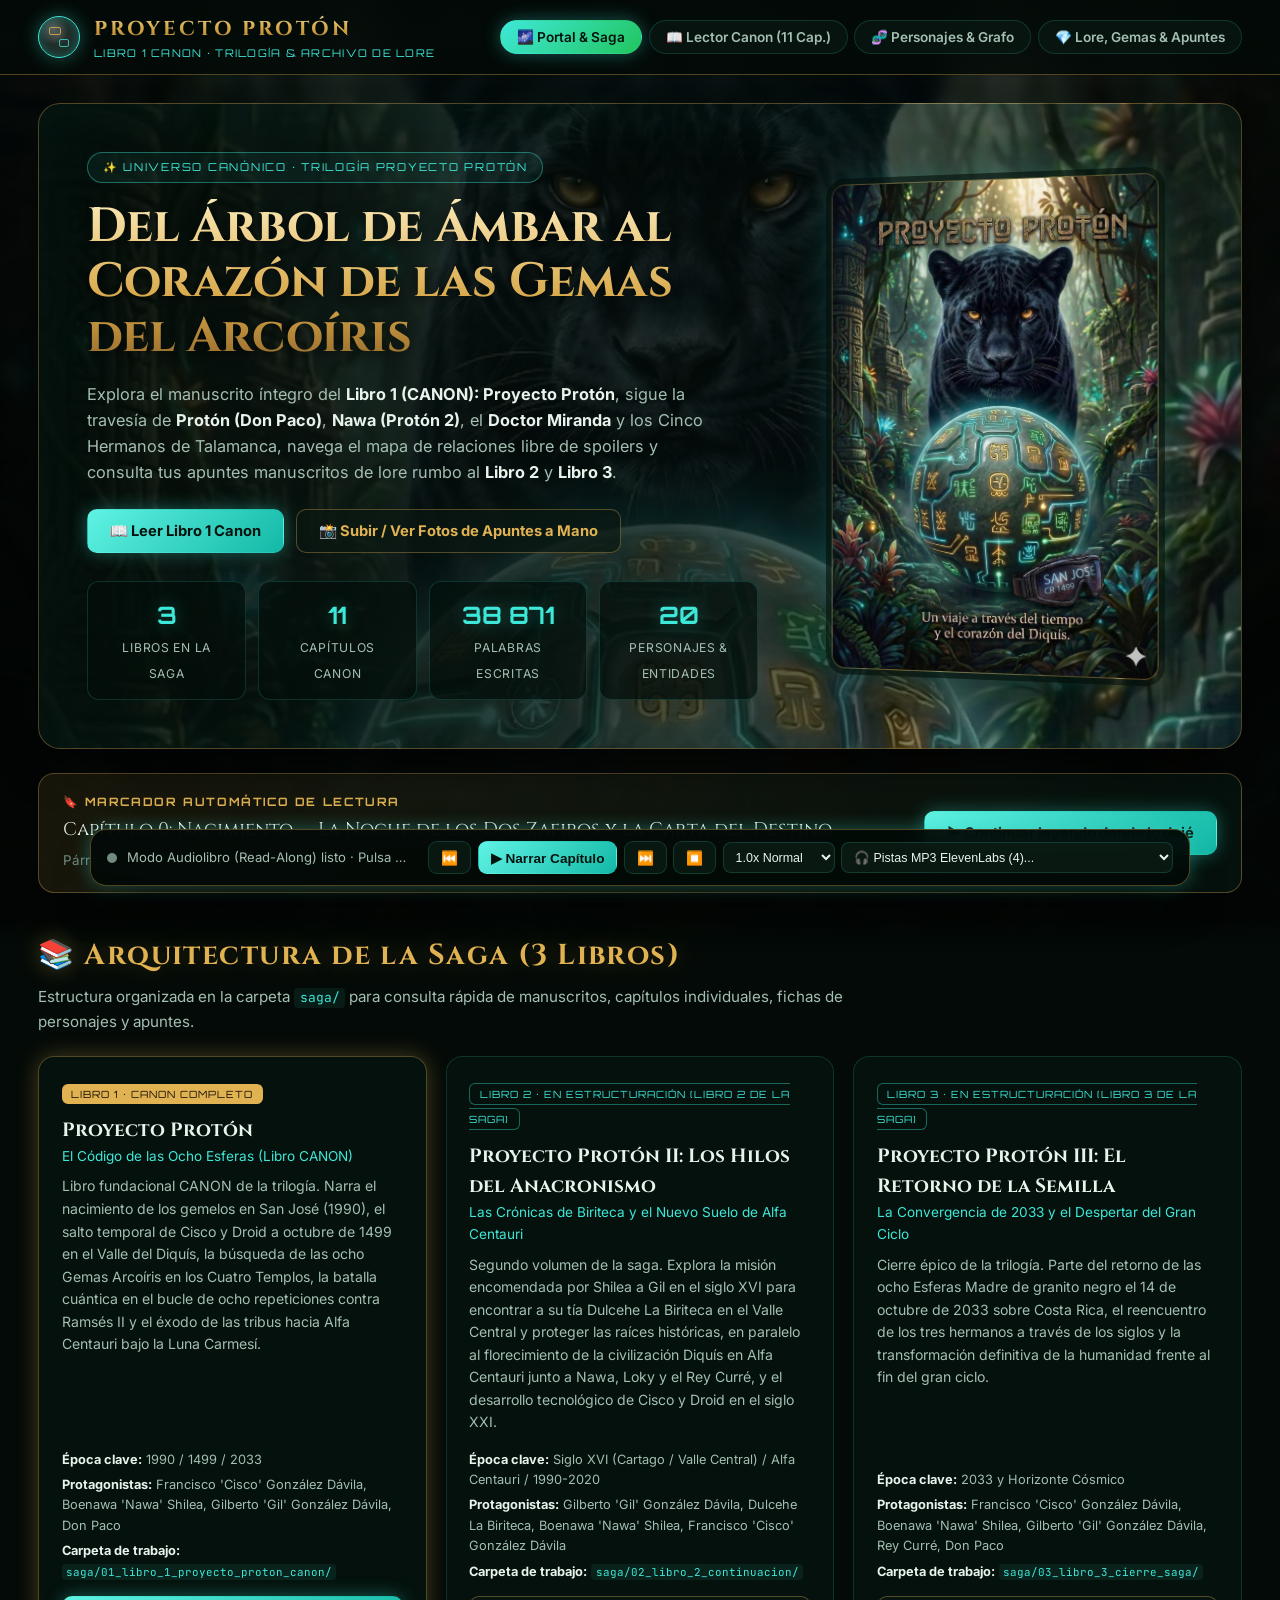
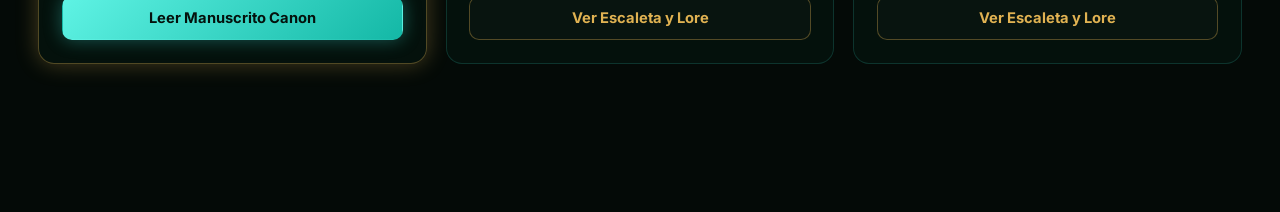
==== index.html @ f8cba503 "Epica 4 (SCRUM-24..36): Web interactiva del Libro 1 Canon con esquema grafico de Portadav2 - Estruct" ====
<!DOCTYPE html>
<html lang="es">
<head>
  <meta charset="UTF-8" />
  <meta name="viewport" content="width=device-width, initial-scale=1.0" />
  <title>Proyecto Protón | Saga Canon, Lector Interactivo, Biblia de Personajes y Lore</title>
  <meta name="description" content="Plataforma web interactiva del Libro 1 Canon Proyecto Protón (Saga de 3 Libros). Lector inmersivo con seguimiento de progreso, audiolibro Read-Along, grafo anti-spoilers de personajes y bóveda de apuntes de lore." />
  <link rel="preconnect" href="https://fonts.googleapis.com" />
  <link rel="preconnect" href="https://fonts.gstatic.com" crossorigin />
  <link href="https://fonts.googleapis.com/css2?family=Cinzel:wght@600;700;900&family=Orbitron:wght@500;700&family=Inter:wght@400;500;600;700&family=Lora:ital,wght@0,400;0,600;1,400&family=JetBrains+Mono:wght@400;600&display=swap" rel="stylesheet" />
  <link rel="stylesheet" href="assets/css/styles.css" />
</head>
<body>
  <!-- Fondo dinámico: portada (Portadav2.png) o ilustración del capítulo activo -->
  <div id="page-backdrop" class="page-backdrop" aria-hidden="true"></div>
  <div class="fireflies" aria-hidden="true"></div>

  <!-- Barra global de progreso de lectura (HU-4.2) -->
  <div class="global-reading-bar" id="global-reading-bar"></div>

  <!-- Navegación Superior -->
  <header class="topbar">
    <div class="brand">
      <div class="brand-orb" aria-hidden="true"></div>
      <div>
        <div class="brand-title">PROYECTO PROTÓN</div>
        <span class="brand-subtitle">Libro 1 Canon · Trilogía &amp; Archivo de Lore</span>
      </div>
    </div>

    <nav class="nav-tabs" aria-label="Navegación Principal">
      <button type="button" class="nav-btn active" data-view="home">
        🌌 Portal &amp; Saga
      </button>
      <button type="button" class="nav-btn" data-view="reader">
        📖 Lector Canon (11 Cap.)
      </button>
      <button type="button" class="nav-btn" data-view="characters">
        🧬 Personajes &amp; Grafo
      </button>
      <button type="button" class="nav-btn" data-view="lore">
        💎 Lore, Gemas &amp; Apuntes
      </button>
    </nav>
  </header>

  <main class="main-container">
    <!-- =======================================================================
         VISTA 1: PORTAL DE LA SAGA Y DASHBOARD DE PROGRESO
         ======================================================================= -->
    <section id="view-home" class="view-section active" aria-labelledby="hero-heading">
      <div class="hero-card">
        <div class="hero-copy">
        <div class="hero-badge">✨ UNIVERSO CANÓNICO · TRILOGÍA PROYECTO PROTÓN</div>
        <h1 id="hero-heading" class="hero-title">
          Del Árbol de Ámbar al Corazón de las Gemas del Arcoíris
        </h1>
        <p class="hero-lead">
          Explora el manuscrito íntegro del <strong>Libro 1 (CANON): Proyecto Protón</strong>,
          sigue la travesía de <strong>Protón (Don Paco)</strong>, <strong>Nawa (Protón 2)</strong>,
          el <strong>Doctor Miranda</strong> y los Cinco Hermanos de Talamanca, navega el mapa de relaciones
          libre de spoilers y consulta tus apuntes manuscritos de lore rumbo al <strong>Libro 2</strong> y <strong>Libro 3</strong>.
        </p>

        <div class="hero-actions">
          <button type="button" class="btn-primary" data-action="open-reader">
            📖 Leer Libro 1 Canon
          </button>
          <button type="button" class="btn-secondary" data-action="open-lore">
            📸 Subir / Ver Fotos de Apuntes a Mano
          </button>
        </div>

        <div id="hero-stats-grid" class="hero-stats"></div>
        </div>
        <figure class="hero-art">
          <img src="assets/img/Portadav2.png" alt="Portada de Proyecto Protón: jaguar negro tras una esfera Diquís con glifos luminosos en la selva" />
        </figure>
      </div>

      <!-- Banner Continuar Leyendo (HU-4.2) -->
      <div class="continue-banner">
        <div class="continue-info">
          <h4>🔖 Marcador Automático de Lectura</h4>
          <p id="continue-chapter-title">Cap. 0: Nacimiento</p>
          <span id="continue-chapter-meta" style="font-size:0.84rem;color:var(--text-muted);">
            Párrafo #1 · 0% del libro completado
          </span>
        </div>
        <button type="button" class="btn-primary" data-action="continue-reading">
          ▶️ Continuar leyendo donde lo dejé
        </button>
      </div>

      <!-- Mapa de la Trilogía (Libros 1, 2 y 3) -->
      <h2 class="section-heading">📚 Arquitectura de la Saga (3 Libros)</h2>
      <p class="section-subtitle">
        Estructura organizada en la carpeta <code>saga/</code> para consulta rápida de manuscritos, capítulos individuales, fichas de personajes y apuntes.
      </p>
      <div id="saga-books-grid" class="saga-grid"></div>
    </section>

    <!-- =======================================================================
         VISTA 2: LECTOR INTERACTIVO + MARCADORES + READ-ALONG (HU-4.1 & HU-4.2)
         ======================================================================= -->
    <section id="view-reader" class="view-section" aria-label="Lector Interactivo">
      <!-- Cajón desplegable de marcadores manuales -->
      <div id="bookmarks-drawer" class="bookmarks-drawer">
        <div style="display:flex;justify-content:space-between;align-items:center;margin-bottom:0.65rem;">
          <strong style="color:var(--accent-gold);font-size:0.9rem;">🔖 Mis Marcadores Guardados</strong>
          <span style="font-size:0.78rem;color:var(--text-muted);">Haz clic en 🔖 junto a cualquier párrafo para guardar o quitar un marcador</span>
        </div>
        <div id="bookmarks-list-container"></div>
      </div>

      <div class="reader-layout">
        <!-- Índice lateral de capítulos -->
        <aside class="chapter-sidebar" aria-label="Índice de Capítulos">
          <div class="sidebar-header">
            <span>Capítulos Canon</span>
            <span style="font-size:0.75rem;color:var(--accent-cyan);">Libro 1</span>
          </div>
          <div id="reader-chapter-list" class="chapter-list"></div>
        </aside>

        <!-- Panel principal de lectura con soporte de temas (Oscuro / Sepia / Claro) -->
        <article id="reader-main-panel" class="reader-panel" data-theme="dark">
          <div class="reader-toolbar">
            <div class="toolbar-group">
              <span style="font-size:0.75rem;color:var(--text-muted);padding:0 0.4rem;">Tema:</span>
              <button type="button" class="toolbar-btn active" data-theme-btn="dark">🌙 Oscuro</button>
              <button type="button" class="toolbar-btn" data-theme-btn="sepia">📜 Sepia</button>
              <button type="button" class="toolbar-btn" data-theme-btn="light">☀️ Claro</button>
            </div>

            <div class="toolbar-group">
              <button type="button" id="btn-font-dec" class="toolbar-btn" title="Reducir tamaño de letra">A-</button>
              <button type="button" id="btn-font-inc" class="toolbar-btn" title="Aumentar tamaño de letra">A+</button>
              <button type="button" id="btn-toggle-font" class="toolbar-btn" title="Alternar tipografía Serif / Sans">Serif / Sans</button>
            </div>

            <div class="toolbar-group">
              <button type="button" id="btn-toggle-bookmarks" class="toolbar-btn">
                🔖 Marcadores (<span id="bookmarks-count-badge">0</span>)
              </button>
            </div>

            <div id="reader-progress-label" style="font-size:0.78rem;font-family:var(--font-mono);color:var(--accent-cyan);">
              Progreso: 0% · Párrafo #1
            </div>
          </div>

          <header id="reader-chapter-header" class="chapter-header-banner"></header>

          <div id="reader-paragraphs-container" class="chapter-content"></div>

          <footer class="chapter-footer-nav">
            <button type="button" id="btn-prev-chapter" class="btn-secondary">
              ⬅️ Capítulo Anterior
            </button>
            <button type="button" id="btn-next-chapter" class="btn-primary">
              Siguiente Capítulo ➡️
            </button>
          </footer>
        </article>
      </div>
    </section>

    <!-- =======================================================================
         VISTA 3: CATÁLOGO DE PERSONAJES Y GRAFO ANTI-SPOILERS (HU-4.3)
         ======================================================================= -->
    <section id="view-characters" class="view-section" aria-label="Biblia de Personajes y Relaciones">
      <h2 class="section-heading">🧬 Biblia de Personajes &amp; Mapa de Relaciones</h2>
      <p class="section-subtitle">
        Filtra el universo de personajes principales, secundarios y entidades. Ajusta el control anti-spoilers según el capítulo que estés leyendo para revelar únicamente los vínculos y biografías descubiertos hasta ese punto.
      </p>

      <!-- Barra de control Anti-Spoilers -->
      <div class="spoiler-bar">
        <div>
          <strong style="color:var(--accent-cyan);display:block;font-size:0.95rem;">
            🛡️ Filtro Inteligente Anti-Spoilers por Capítulo
          </strong>
          <span style="font-size:0.82rem;color:var(--text-muted);">
            Oculta automáticamente personajes, transformaciones y alianzas de capítulos posteriores.
          </span>
        </div>

        <div class="spoiler-slider-wrap">
          <input
            type="range"
            id="spoiler-chapter-slider"
            min="0"
            max="10"
            value="10"
            aria-label="Capítulo máximo permitido sin spoilers"
          />
          <span id="spoiler-chapter-badge" class="spoiler-badge">
            Mostrando hasta Cap. 10: Epílogo: El Retorno de la Semilla
          </span>
          <button type="button" id="btn-spoiler-all" class="toolbar-btn">
            Ver Todo el Canon
          </button>
        </div>
      </div>

      <!-- Grafo Interactivo SVG + Panel de Detalle -->
      <div class="graph-container">
        <div class="svg-graph-box">
          <svg id="relationship-svg" viewBox="0 0 800 490" role="img" aria-label="Grafo interactivo de relaciones entre personajes"></svg>
        </div>
        <aside id="character-spotlight-box" class="character-spotlight"></aside>
      </div>

      <!-- Filtros de Categoría y Buscador -->
      <div class="filter-pills">
        <button type="button" class="pill-btn active" data-char-cat="todos">Todos (20)</button>
        <button type="button" class="pill-btn" data-char-cat="principales">⭐ Principales (4)</button>
        <button type="button" class="pill-btn" data-char-cat="secundarios">🧭 Secundarios (11)</button>
        <button type="button" class="pill-btn" data-char-cat="grupos">🏛️ Grupos y Entidades (5)</button>
        <input
          type="search"
          id="char-search-input"
          placeholder="🔍 Buscar por nombre, alias, rol o facción..."
          style="margin-left:auto;background:rgba(15,23,42,0.85);color:var(--text-main);border:1px solid var(--border-subtle);border-radius:999px;padding:0.45rem 1rem;font-size:0.84rem;min-width:260px;"
        />
      </div>

      <div id="characters-catalog-grid" class="characters-grid"></div>
    </section>

    <!-- =======================================================================
         VISTA 4: BÓVEDA DE LORE, LAS 8 GEMAS Y FOTOS DE APUNTES A MANO
         ======================================================================= -->
    <section id="view-lore" class="view-section" aria-label="Bóveda de Lore, Gemas y Apuntes">
      <h2 class="section-heading">💎 Las 8 Gemas del Arcoíris (Canon)</h2>
      <p class="section-subtitle">
        Artefactos de consciencia forjados en el Árbol de Ámbar durante el sacrificio de Protón en el Capítulo 0 y despertados a lo largo de la saga.
      </p>
      <div id="gems-catalog-grid" class="gems-grid"></div>

      <h2 class="section-heading">📸 Bóveda de Fotografías y Apuntes a Mano del Autor</h2>
      <p class="section-subtitle">
        Espacio preparado para subir y previsualizar las fotografías de tus notas a mano sobre el lore de <em>Proyecto Protón</em> y las continuaciones de la saga.
        También puedes guardar los archivos directamente en <code>saga/lore_y_apuntes/fotos_apuntes_mano/</code>.
      </p>

      <div class="lore-upload-zone">
        <div style="font-size:2.2rem;margin-bottom:0.5rem;">📷 ✍️ 📓</div>
        <h3 style="margin-bottom:0.4rem;">Cargar Fotografías de Apuntes y Bocetos a Mano</h3>
        <p style="color:var(--text-muted);font-size:0.9rem;max-width:640px;margin:0 auto 1rem;">
          Selecciona una o varias fotos desde tu equipo para visualizarlas en esta galería interactiva o compártelas directamente en el chat para transcribirlas a <code>saga/lore_y_apuntes/transcripciones_apuntes/</code> e integrarlas al canon.
        </p>
        <label for="handwritten-photo-input" class="btn-primary" style="cursor:pointer;display:inline-flex;">
          📂 Seleccionar Fotografías de Apuntes
        </label>
        <input
          type="file"
          id="handwritten-photo-input"
          accept="image/*"
          multiple
          style="display:none;"
        />
      </div>

      <div id="lore-notes-grid" class="lore-notes-grid"></div>
    </section>
  </main>

  <!-- =======================================================================
       REPRODUCTOR FLOTANTE DE AUDIOLIBRO & NARRADOR READ-ALONG (HU-4.4)
       ======================================================================= -->
  <aside class="audio-dock" aria-label="Controles de Audiolibro y Narración Sincronizada">
    <div class="audio-dock-inner">
      <div class="audio-status">
        <span id="audio-pulse-dot" class="audio-pulse"></span>
        <span id="audio-now-playing" class="audio-now-playing">
          🎧 Audiolibro listo (haz clic en 🔊 en cualquier párrafo o presiona Play)
        </span>
      </div>

      <div class="audio-controls">
        <button type="button" id="btn-audio-prev" class="audio-btn" title="Párrafo anterior">⏮️</button>
        <button type="button" id="btn-audio-play" class="audio-btn primary" title="Reproducir / Pausar narración Read-Along">▶️</button>
        <button type="button" id="btn-audio-next" class="audio-btn" title="Siguiente párrafo">⏭️</button>
        <button type="button" id="btn-audio-stop" class="audio-btn" title="Detener narración">⏹️</button>

        <select id="tts-rate-select" class="audio-select" aria-label="Velocidad de narración">
          <option value="0.85">0.85x</option>
          <option value="1" selected>1.0x Normal</option>
          <option value="1.15">1.15x</option>
          <option value="1.3">1.30x Rápido</option>
        </select>

        <select id="mp3-track-select" class="audio-select" aria-label="Pistas MP3 ElevenLabs generadas">
          <option value="">🎵 Pistas MP3 ElevenLabs...</option>
        </select>
        <audio id="native-mp3-player" controls style="height:30px;max-width:190px;display:none;"></audio>
      </div>
    </div>
  </aside>

  <!-- Base de datos compilada por book_builder.py + Lógica de la aplicación -->
  <script src="assets/data/proton_data.js"></script>
  <script src="assets/js/app.js"></script>
</body>
</html>
---- assets/css/styles.css ----
/* =============================================================================
   PROYECTO PROTÓN — Esquema gráfico basado en assets/img/Portadav2.png
   Paleta: selva esmeralda nocturna · glifos cian/turquesa neón · oro del título
           · ojos ámbar del jaguar · piedra Diquís
   ============================================================================= */
:root {
  /* Fondos (selva nocturna) */
  --bg-primary: #040a07;
  --bg-secondary: #07140f;
  --bg-card: rgba(6, 20, 15, 0.78);
  --bg-elevated: rgba(12, 32, 24, 0.9);
  --stone: #2b3330;

  /* Texto */
  --text-primary: #e8f3ec;
  --text-main: #e8f3ec;
  --text-secondary: #a3bfb1;
  --text-muted: #6f8c7e;

  /* Acentos de la portada */
  --accent-cyan: #3ee8d8;      /* glifos/circuitos neón */
  --accent-teal: #14b8a6;
  --accent-gold: #e0b252;      /* letras del título */
  --accent-amber: #f5a524;     /* ojos del jaguar */
  --accent-emerald: #22c55e;   /* glifos verdes */
  --accent-violet: #a855f7;
  --accent-crimson: #ef4444;
  --accent-bromelia: #f0506e;  /* flores rojas/rosas */

  --border-color: rgba(62, 232, 216, 0.16);
  --border-subtle: rgba(62, 232, 216, 0.16);
  --border-gold: rgba(224, 178, 82, 0.35);
  --glow-cyan: 0 0 18px rgba(62, 232, 216, 0.35);
  --glow-gold: 0 0 22px rgba(224, 178, 82, 0.3);
  --shadow-lg: 0 24px 50px -18px rgba(0, 0, 0, 0.85);

  --font-display: 'Cinzel', 'Trajan Pro', Georgia, serif;
  --font-hud: 'Orbitron', 'Inter', system-ui, sans-serif;
  --font-ui: 'Inter', system-ui, -apple-system, 'Segoe UI', Roboto, sans-serif;
  --font-mono: 'JetBrains Mono', Consolas, monospace;

  /* Lector */
  --reader-bg: rgba(4, 12, 9, 0.82);
  --reader-text: #e3efe8;
  --reader-muted: #9db8aa;
  --reader-accent: #3ee8d8;
  --reader-highlight: rgba(62, 232, 216, 0.14);
  --reader-font-size: 1.125rem;
  --reader-font-family: 'Lora', Georgia, 'Times New Roman', serif;
}

[data-reader-theme="sepia"] {
  --reader-bg: rgba(244, 236, 216, 0.96);
  --reader-text: #2c221e;
  --reader-muted: #6e5a4f;
  --reader-accent: #9a5b0b;
  --reader-highlight: rgba(217, 119, 6, 0.2);
}

[data-reader-theme="light"] {
  --reader-bg: rgba(255, 255, 255, 0.97);
  --reader-text: #12241c;
  --reader-muted: #4b6357;
  --reader-accent: #0f766e;
  --reader-highlight: rgba(15, 118, 110, 0.14);
}

* { box-sizing: border-box; margin: 0; padding: 0; }
html { scroll-behavior: smooth; }

body {
  font-family: var(--font-ui);
  background-color: var(--bg-primary);
  color: var(--text-primary);
  line-height: 1.6;
  min-height: 100vh;
  padding-bottom: 120px;
  overflow-x: hidden;
}

code {
  font-family: var(--font-mono);
  font-size: 0.85em;
  background: rgba(62, 232, 216, 0.08);
  color: var(--accent-cyan);
  padding: 0.1em 0.4em;
  border-radius: 4px;
}

/* ---------- Fondo dinámico de página (portada / capítulo activo) ---------- */
.page-backdrop {
  position: fixed;
  inset: 0;
  z-index: -2;
  background-image: url("../img/Portadav2.png");
  background-size: cover;
  background-position: center 30%;
  filter: blur(6px) saturate(1.1) brightness(0.45);
  transform: scale(1.06);
  transition: background-image 0.8s ease, opacity 0.6s ease;
}
.page-backdrop::after {
  content: "";
  position: fixed;
  inset: 0;
  background:
    radial-gradient(ellipse at 50% 0%, rgba(62, 232, 216, 0.08), transparent 55%),
    linear-gradient(180deg, rgba(4, 10, 7, 0.55) 0%, rgba(4, 10, 7, 0.88) 60%, rgba(4, 10, 7, 0.96) 100%);
}

/* Partículas bioluminiscentes */
.fireflies {
  position: fixed;
  inset: 0;
  z-index: -1;
  pointer-events: none;
  background-image:
    radial-gradient(2px 2px at 12% 22%, rgba(62, 232, 216, 0.8), transparent),
    radial-gradient(1.5px 1.5px at 78% 14%, rgba(62, 232, 216, 0.7), transparent),
    radial-gradient(2px 2px at 64% 72%, rgba(245, 165, 36, 0.7), transparent),
    radial-gradient(1.5px 1.5px at 28% 82%, rgba(34, 197, 94, 0.7), transparent),
    radial-gradient(2px 2px at 90% 58%, rgba(62, 232, 216, 0.6), transparent),
    radial-gradient(1.5px 1.5px at 40% 40%, rgba(245, 165, 36, 0.5), transparent);
  animation: drift 18s ease-in-out infinite alternate;
}
@keyframes drift {
  from { transform: translateY(0); opacity: 0.7; }
  to { transform: translateY(-24px); opacity: 1; }
}

/* ---------- Barra global de progreso ---------- */
.global-reading-bar {
  position: fixed;
  top: 0; left: 0;
  height: 3px;
  width: 0%;
  z-index: 2000;
  background: linear-gradient(90deg, var(--accent-emerald), var(--accent-cyan), var(--accent-gold));
  box-shadow: var(--glow-cyan);
  transition: width 0.25s ease;
}

/* ---------- Topbar ---------- */
.topbar {
  position: sticky;
  top: 0;
  z-index: 1000;
  display: flex;
  align-items: center;
  justify-content: space-between;
  gap: 1rem;
  flex-wrap: wrap;
  padding: 0.8rem clamp(1rem, 3vw, 2.5rem);
  background: linear-gradient(180deg, rgba(3, 10, 7, 0.95), rgba(3, 10, 7, 0.8));
  backdrop-filter: blur(14px);
  border-bottom: 1px solid var(--border-gold);
}
.brand { display: flex; align-items: center; gap: 0.85rem; }
.brand-orb {
  width: 42px; height: 42px;
  border-radius: 50%;
  background:
    radial-gradient(circle at 35% 30%, rgba(255, 255, 255, 0.25), transparent 40%),
    radial-gradient(circle, #2f3a36 0%, #121a17 75%);
  border: 1.5px solid var(--accent-cyan);
  box-shadow: var(--glow-cyan), inset 0 0 12px rgba(62, 232, 216, 0.4);
  position: relative;
}
.brand-orb::before, .brand-orb::after {
  content: "";
  position: absolute;
  border: 1px solid rgba(62, 232, 216, 0.75);
}
.brand-orb::before { inset: 10px 18px 22px 10px; border-radius: 2px; border-color: rgba(224, 178, 82, 0.8); }
.brand-orb::after { inset: 22px 10px 10px 20px; border-radius: 2px; }
.brand-title {
  font-family: var(--font-display);
  font-weight: 700;
  font-size: 1.25rem;
  letter-spacing: 0.14em;
  background: linear-gradient(180deg, #f6dfa0 0%, #c99a3d 55%, #8a6424 100%);
  -webkit-background-clip: text;
  background-clip: text;
  color: transparent;
  text-shadow: 0 0 1px rgba(224, 178, 82, 0.2);
}
.brand-subtitle {
  display: block;
  font-family: var(--font-hud);
  font-size: 0.66rem;
  letter-spacing: 0.12em;
  text-transform: uppercase;
  color: var(--accent-cyan);
}

.nav-tabs { display: flex; gap: 0.4rem; flex-wrap: wrap; }
.nav-btn {
  font-family: var(--font-ui);
  font-size: 0.85rem;
  font-weight: 600;
  color: var(--text-secondary);
  background: rgba(10, 28, 21, 0.6);
  border: 1px solid var(--border-color);
  border-radius: 999px;
  padding: 0.5rem 1rem;
  cursor: pointer;
  transition: all 0.2s ease;
}
.nav-btn:hover { color: var(--text-primary); border-color: var(--accent-cyan); }
.nav-btn.active {
  color: #04120d;
  background: linear-gradient(135deg, var(--accent-cyan), var(--accent-emerald));
  border-color: transparent;
  box-shadow: var(--glow-cyan);
}

/* ---------- Layout ---------- */
.main-container {
  max-width: 1400px;
  margin: 0 auto;
  padding: 1.75rem clamp(1rem, 3vw, 2.5rem);
}
.view-section { display: none; animation: fadeIn 0.4s ease; }
.view-section.active { display: block; }
@keyframes fadeIn { from { opacity: 0; transform: translateY(8px); } to { opacity: 1; transform: none; } }

.section-heading {
  font-family: var(--font-display);
  font-size: clamp(1.35rem, 2.4vw, 1.8rem);
  color: var(--accent-gold);
  letter-spacing: 0.05em;
  margin: 2.5rem 0 0.4rem;
  text-shadow: var(--glow-gold);
}
.section-subtitle { color: var(--text-secondary); max-width: 860px; margin-bottom: 1.4rem; font-size: 0.95rem; }

/* ---------- Botones ---------- */
.btn, .btn-primary, .btn-secondary, .btn-outline, .btn-gold {
  display: inline-flex;
  align-items: center;
  gap: 0.5rem;
  font-family: var(--font-ui);
  font-weight: 700;
  font-size: 0.92rem;
  padding: 0.75rem 1.35rem;
  border-radius: 10px;
  border: 1px solid transparent;
  cursor: pointer;
  text-decoration: none;
  transition: transform 0.15s ease, box-shadow 0.2s ease, background 0.2s ease;
}
.btn-primary {
  color: #04120d;
  background: linear-gradient(135deg, #5ff3e4 0%, var(--accent-teal) 100%);
  box-shadow: var(--glow-cyan);
}
.btn-primary:hover { transform: translateY(-2px); box-shadow: 0 0 28px rgba(62, 232, 216, 0.55); }
.btn-gold {
  color: #1a1206;
  background: linear-gradient(135deg, #f6dfa0, var(--accent-gold));
  box-shadow: var(--glow-gold);
}
.btn-secondary, .btn-outline {
  color: var(--accent-gold);
  background: rgba(10, 24, 18, 0.7);
  border-color: var(--border-gold);
}
.btn-secondary:hover, .btn-outline:hover { background: rgba(224, 178, 82, 0.12); transform: translateY(-2px); }
button:disabled { opacity: 0.4; cursor: not-allowed; transform: none !important; }

/* ---------- HERO (portada) ---------- */
.hero-card {
  position: relative;
  display: grid;
  grid-template-columns: minmax(0, 1.25fr) minmax(260px, 0.75fr);
  gap: 2rem;
  align-items: center;
  padding: clamp(1.5rem, 4vw, 3rem);
  border-radius: 22px;
  background:
    linear-gradient(110deg, rgba(3, 12, 8, 0.94) 0%, rgba(3, 12, 8, 0.75) 55%, rgba(3, 12, 8, 0.2) 100%),
    url("../img/Portadav2.png") center 35% / cover no-repeat;
  border: 1px solid var(--border-gold);
  box-shadow: var(--shadow-lg), inset 0 0 80px rgba(62, 232, 216, 0.05);
  overflow: hidden;
}
.hero-badge {
  display: inline-block;
  font-family: var(--font-hud);
  font-size: 0.68rem;
  letter-spacing: 0.16em;
  color: var(--accent-cyan);
  border: 1px solid rgba(62, 232, 216, 0.4);
  border-radius: 999px;
  padding: 0.35rem 0.9rem;
  margin-bottom: 1rem;
  background: rgba(62, 232, 216, 0.06);
}
.hero-title {
  font-family: var(--font-display);
  font-size: clamp(1.8rem, 4vw, 3rem);
  line-height: 1.15;
  background: linear-gradient(180deg, #fbe9b6 0%, #d8a849 60%, #94692a 100%);
  -webkit-background-clip: text;
  background-clip: text;
  color: transparent;
  margin-bottom: 1rem;
  filter: drop-shadow(0 2px 6px rgba(0, 0, 0, 0.6));
}
.hero-lead { color: var(--text-secondary); font-size: 1.02rem; max-width: 640px; margin-bottom: 1.5rem; }
.hero-lead strong { color: var(--text-primary); }
.hero-actions { display: flex; flex-wrap: wrap; gap: 0.8rem; margin-bottom: 1.75rem; }
.hero-art {
  justify-self: center;
  width: min(100%, 330px);
  aspect-ratio: 2 / 3;
  border-radius: 14px;
  overflow: hidden;
  border: 1px solid var(--border-gold);
  box-shadow: 0 0 0 6px rgba(3, 12, 8, 0.6), 0 0 40px rgba(62, 232, 216, 0.25), var(--shadow-lg);
  transform: perspective(900px) rotateY(-8deg);
  transition: transform 0.4s ease;
}
.hero-art:hover { transform: perspective(900px) rotateY(0deg) scale(1.02); }
.hero-art img { width: 100%; height: 100%; object-fit: cover; display: block; }

.hero-stats { display: grid; grid-template-columns: repeat(auto-fit, minmax(130px, 1fr)); gap: 0.75rem; }
.stat-card {
  background: rgba(4, 14, 10, 0.72);
  border: 1px solid var(--border-color);
  border-radius: 12px;
  padding: 0.85rem 1rem;
  text-align: center;
}
.stat-card strong {
  display: block;
  font-family: var(--font-hud);
  font-size: 1.5rem;
  color: var(--accent-cyan);
  text-shadow: var(--glow-cyan);
}
.stat-card span { font-size: 0.76rem; color: var(--text-secondary); text-transform: uppercase; letter-spacing: 0.06em; }

/* Continuar leyendo */
.continue-banner {
  display: flex;
  align-items: center;
  justify-content: space-between;
  gap: 1rem;
  flex-wrap: wrap;
  margin-top: 1.5rem;
  padding: 1.2rem 1.5rem;
  border-radius: 16px;
  background: linear-gradient(90deg, rgba(224, 178, 82, 0.1), rgba(6, 20, 15, 0.85));
  border: 1px solid var(--border-gold);
}
.continue-info h4 { font-family: var(--font-hud); font-size: 0.72rem; letter-spacing: 0.14em; color: var(--accent-gold); text-transform: uppercase; }
.continue-info p { font-family: var(--font-display); font-size: 1.15rem; color: var(--text-primary); margin: 0.2rem 0; }

/* Saga */
.saga-grid { display: grid; grid-template-columns: repeat(auto-fit, minmax(300px, 1fr)); gap: 1.2rem; }
.saga-card {
  display: flex;
  flex-direction: column;
  justify-content: space-between;
  gap: 1rem;
  padding: 1.4rem;
  border-radius: 16px;
  background: var(--bg-card);
  border: 1px solid var(--border-color);
  backdrop-filter: blur(8px);
  transition: transform 0.2s ease, border-color 0.2s ease;
}
.saga-card:hover { transform: translateY(-4px); border-color: var(--accent-cyan); }
.saga-card.canon-book { border-color: var(--border-gold); box-shadow: var(--glow-gold); }
.saga-card h3 { font-family: var(--font-display); color: var(--text-primary); font-size: 1.2rem; margin-top: 0.6rem; }
.saga-card .sub { color: var(--accent-cyan); font-size: 0.85rem; margin-bottom: 0.5rem; }
.saga-card p { color: var(--text-secondary); font-size: 0.88rem; }
.saga-status {
  font-family: var(--font-hud);
  font-size: 0.62rem;
  letter-spacing: 0.1em;
  text-transform: uppercase;
  padding: 0.25rem 0.6rem;
  border-radius: 6px;
}
.saga-status.canon { color: #1a1206; background: var(--accent-gold); }
.saga-status.wip { color: var(--accent-cyan); border: 1px solid rgba(62, 232, 216, 0.4); }
.saga-meta { font-size: 0.8rem; color: var(--text-secondary); display: flex; flex-direction: column; gap: 0.3rem; }
.saga-meta strong { color: var(--text-primary); }

/* Pills genéricos */
.era-pill {
  display: inline-block;
  font-family: var(--font-hud);
  font-size: 0.6rem;
  letter-spacing: 0.08em;
  text-transform: uppercase;
  padding: 0.18rem 0.5rem;
  border-radius: 6px;
  color: var(--accent-cyan);
  background: rgba(62, 232, 216, 0.1);
  border: 1px solid rgba(62, 232, 216, 0.25);
}
.tag-chip {
  display: inline-flex;
  align-items: center;
  gap: 0.3rem;
  font-size: 0.78rem;
  padding: 0.3rem 0.65rem;
  border-radius: 999px;
  background: rgba(4, 14, 10, 0.75);
  border: 1px solid var(--border-color);
  color: var(--text-primary);
  cursor: pointer;
}
.tag-chip:hover { border-color: var(--accent-gold); color: var(--accent-gold); }

/* ---------- LECTOR ---------- */
.bookmarks-drawer {
  display: none;
  margin-bottom: 1rem;
  padding: 1rem;
  border-radius: 14px;
  background: var(--bg-elevated);
  border: 1px solid var(--border-gold);
}
.bookmarks-drawer.open { display: block; animation: fadeIn 0.3s ease; }
#bookmarks-list-container { display: grid; grid-template-columns: repeat(auto-fill, minmax(260px, 1fr)); gap: 0.7rem; }
.bookmark-card {
  padding: 0.8rem;
  border-radius: 10px;
  background: rgba(4, 14, 10, 0.75);
  border: 1px solid var(--border-color);
  font-size: 0.84rem;
}

.reader-layout { display: grid; grid-template-columns: 290px minmax(0, 1fr); gap: 1.4rem; align-items: start; }
.chapter-sidebar {
  position: sticky;
  top: 86px;
  max-height: calc(100vh - 210px);
  overflow-y: auto;
  padding: 0.9rem;
  border-radius: 16px;
  background: var(--bg-card);
  border: 1px solid var(--border-color);
  backdrop-filter: blur(10px);
}
.sidebar-header {
  display: flex;
  justify-content: space-between;
  font-family: var(--font-hud);
  font-size: 0.7rem;
  letter-spacing: 0.12em;
  text-transform: uppercase;
  color: var(--accent-gold);
  padding: 0.2rem 0.3rem 0.7rem;
  border-bottom: 1px solid var(--border-gold);
  margin-bottom: 0.7rem;
}
.chapter-list { display: flex; flex-direction: column; gap: 0.45rem; }
.chapter-item-btn {
  position: relative;
  overflow: hidden;
  text-align: left;
  width: 100%;
  padding: 0.7rem 0.75rem;
  border-radius: 10px;
  border: 1px solid transparent;
  color: var(--text-primary);
  font-family: var(--font-ui);
  font-size: 0.84rem;
  cursor: pointer;
  background-color: rgba(4, 14, 10, 0.7);
  background-size: cover;
  background-position: center;
  background-blend-mode: multiply;
  transition: border-color 0.2s ease, transform 0.2s ease;
}
.chapter-item-btn::before {
  content: "";
  position: absolute;
  inset: 0;
  background: linear-gradient(90deg, rgba(3, 10, 7, 0.92) 30%, rgba(3, 10, 7, 0.55));
  z-index: 0;
}
.chapter-item-btn > * { position: relative; z-index: 1; }
.chapter-item-btn:hover { border-color: var(--border-color); transform: translateX(3px); }
.chapter-item-btn.active { border-color: var(--accent-gold); box-shadow: var(--glow-gold); }
.chapter-item-top { display: flex; justify-content: space-between; gap: 0.4rem; font-weight: 600; }
.chapter-item-sub { display: flex; justify-content: space-between; font-size: 0.72rem; color: var(--text-secondary); margin: 0.3rem 0; }
.chapter-mini-bar { height: 3px; background: rgba(255, 255, 255, 0.08); border-radius: 3px; overflow: hidden; }
.chapter-mini-fill { height: 100%; background: linear-gradient(90deg, var(--accent-emerald), var(--accent-cyan)); }

.reader-panel {
  border-radius: 18px;
  overflow: hidden;
  background: var(--reader-bg);
  color: var(--reader-text);
  border: 1px solid var(--border-color);
  box-shadow: var(--shadow-lg);
  backdrop-filter: blur(6px);
}
.reader-toolbar {
  position: sticky;
  top: 70px;
  z-index: 20;
  display: flex;
  flex-wrap: wrap;
  align-items: center;
  justify-content: space-between;
  gap: 0.6rem;
  padding: 0.7rem 1rem;
  background: rgba(3, 10, 7, 0.92);
  border-bottom: 1px solid var(--border-color);
  backdrop-filter: blur(10px);
}
.toolbar-group { display: flex; align-items: center; gap: 0.3rem; }
.toolbar-label { font-size: 0.75rem; color: var(--text-muted); padding: 0 0.4rem; }
.toolbar-btn, .tool-btn {
  font-family: var(--font-ui);
  font-size: 0.78rem;
  font-weight: 600;
  color: var(--text-secondary);
  background: rgba(10, 28, 21, 0.75);
  border: 1px solid var(--border-color);
  border-radius: 8px;
  padding: 0.38rem 0.7rem;
  cursor: pointer;
  transition: all 0.15s ease;
}
.toolbar-btn:hover, .tool-btn:hover { color: var(--text-primary); border-color: var(--accent-cyan); }
.toolbar-btn.active { color: #04120d; background: var(--accent-cyan); border-color: var(--accent-cyan); }
#reader-progress-label { font-family: var(--font-mono); font-size: 0.78rem; color: var(--accent-cyan); }

/* Cabecera de capítulo con ilustración de fondo */
.chapter-header-banner {
  position: relative;
  min-height: 340px;
  display: flex;
  flex-direction: column;
  justify-content: flex-end;
  padding: 2.2rem clamp(1.2rem, 4vw, 3rem) 1.8rem;
  background-color: #06140f;
  background-size: cover;
  background-position: center;
  color: #f1f7f3;
  isolation: isolate;
}
.chapter-header-banner::before {
  content: "";
  position: absolute;
  inset: 0;
  z-index: -1;
  background:
    linear-gradient(180deg, rgba(3, 10, 7, 0.15) 0%, rgba(3, 10, 7, 0.65) 55%, rgba(3, 10, 7, 0.96) 100%);
}
.chapter-kicker {
  display: flex;
  flex-wrap: wrap;
  gap: 0.5rem;
  font-family: var(--font-hud);
  font-size: 0.66rem;
  letter-spacing: 0.08em;
  color: var(--accent-cyan);
  text-transform: uppercase;
  margin-bottom: 0.6rem;
}
.chapter-header-banner h2 {
  font-family: var(--font-display);
  font-size: clamp(1.6rem, 3.2vw, 2.4rem);
  background: linear-gradient(180deg, #fbe9b6, #d8a849 70%);
  -webkit-background-clip: text;
  background-clip: text;
  color: transparent;
  filter: drop-shadow(0 2px 8px rgba(0, 0, 0, 0.8));
}
.chapter-header-banner h3 { font-family: var(--font-ui); font-weight: 500; font-style: italic; color: #cfe3d8; font-size: 1.02rem; margin: 0.2rem 0 1rem; }
.chapter-summary-box {
  font-size: 0.88rem;
  color: #d6e6dd;
  background: rgba(3, 10, 7, 0.65);
  border-left: 3px solid var(--accent-gold);
  border-radius: 0 10px 10px 0;
  padding: 0.8rem 1rem;
  margin-bottom: 0.9rem;
  backdrop-filter: blur(4px);
}
.chapter-summary-box strong { color: var(--accent-gold); }
.chapter-tags-row { display: flex; flex-wrap: wrap; gap: 0.4rem; }

.chapter-content { padding: 2rem clamp(1.2rem, 5vw, 4rem) 1rem; max-width: 860px; margin: 0 auto; }
.reader-paragraph {
  position: relative;
  font-family: var(--reader-font-family);
  font-size: var(--reader-font-size);
  line-height: 1.85;
  color: var(--reader-text);
  padding: 0.35rem 0.8rem;
  margin: 0 -0.8rem 0.9rem;
  border-radius: 8px;
  border-left: 3px solid transparent;
  transition: background 0.3s ease, border-color 0.3s ease;
}
.reader-paragraph.dialogo { padding-left: 1.4rem; }
.reader-paragraph.subtitulo .para-text {
  display: block;
  font-family: var(--font-display);
  font-size: 1.25em;
  color: var(--reader-accent);
  margin-top: 1.2rem;
  letter-spacing: 0.03em;
}
.reader-paragraph:hover { background: rgba(127, 127, 127, 0.06); }
.reader-paragraph.bookmarked-para { border-left-color: var(--accent-gold); }
.reader-paragraph.reading-active {
  background: var(--reader-highlight);
  border-left-color: var(--reader-accent);
  box-shadow: 0 0 0 1px rgba(62, 232, 216, 0.15);
}
.para-actions {
  position: absolute;
  top: -0.4rem;
  right: 0.3rem;
  display: flex;
  gap: 0.3rem;
  opacity: 0;
  transition: opacity 0.2s ease;
}
.reader-paragraph:hover .para-actions { opacity: 1; }
.para-btn {
  font-size: 0.7rem;
  font-family: var(--font-ui);
  padding: 0.2rem 0.5rem;
  border-radius: 6px;
  border: 1px solid var(--border-color);
  background: rgba(3, 10, 7, 0.92);
  color: var(--accent-cyan);
  cursor: pointer;
}
.chapter-footer-nav {
  display: flex;
  justify-content: space-between;
  gap: 1rem;
  padding: 1.5rem clamp(1.2rem, 5vw, 4rem) 2rem;
  border-top: 1px solid var(--border-color);
}

/* ---------- PERSONAJES ---------- */
.spoiler-bar {
  display: flex;
  justify-content: space-between;
  align-items: center;
  flex-wrap: wrap;
  gap: 1rem;
  padding: 1rem 1.3rem;
  margin-bottom: 1.2rem;
  border-radius: 14px;
  background: var(--bg-card);
  border: 1px solid var(--border-color);
}
.spoiler-slider-wrap { display: flex; align-items: center; gap: 0.8rem; flex-wrap: wrap; }
#spoiler-chapter-slider { width: 220px; accent-color: var(--accent-gold); }
.spoiler-badge {
  font-family: var(--font-hud);
  font-size: 0.66rem;
  letter-spacing: 0.06em;
  color: var(--accent-gold);
  border: 1px solid var(--border-gold);
  padding: 0.3rem 0.7rem;
  border-radius: 999px;
}

.graph-container { display: grid; grid-template-columns: minmax(0, 1.6fr) minmax(280px, 1fr); gap: 1.2rem; margin-bottom: 1.4rem; }
.svg-graph-box {
  border-radius: 16px;
  border: 1px solid var(--border-color);
  background:
    radial-gradient(circle at 50% 50%, rgba(62, 232, 216, 0.08), transparent 60%),
    rgba(3, 10, 7, 0.82);
  padding: 0.5rem;
}
#relationship-svg { width: 100%; height: auto; display: block; }
.graph-node { transition: opacity 0.2s ease; }
.graph-node:hover { filter: drop-shadow(0 0 8px rgba(62, 232, 216, 0.8)); }

.character-spotlight {
  padding: 1.2rem;
  border-radius: 16px;
  background: var(--bg-card);
  border: 1px solid var(--border-gold);
  max-height: 520px;
  overflow-y: auto;
  backdrop-filter: blur(8px);
}
.character-portrait-hero {
  width: 100%;
  aspect-ratio: 1 / 1;
  max-height: 260px;
  object-fit: cover;
  border-radius: 12px;
  border: 1px solid var(--border-gold);
  margin-bottom: 0.9rem;
  box-shadow: var(--glow-gold);
}

.filter-pills { display: flex; flex-wrap: wrap; align-items: center; gap: 0.5rem; margin-bottom: 1.1rem; }
.pill-btn {
  font-size: 0.82rem;
  font-weight: 600;
  padding: 0.45rem 0.95rem;
  border-radius: 999px;
  border: 1px solid var(--border-color);
  background: rgba(10, 28, 21, 0.7);
  color: var(--text-secondary);
  cursor: pointer;
}
.pill-btn.active { color: #1a1206; background: var(--accent-gold); border-color: var(--accent-gold); }
#char-search-input:focus { outline: none; border-color: var(--accent-cyan) !important; box-shadow: var(--glow-cyan); }

.characters-grid, .char-grid { display: grid; grid-template-columns: repeat(auto-fill, minmax(260px, 1fr)); gap: 1rem; }
.char-card {
  display: flex;
  flex-direction: column;
  gap: 0.7rem;
  padding: 1rem;
  border-radius: 14px;
  background: var(--bg-card);
  border: 1px solid var(--border-color);
  cursor: pointer;
  transition: transform 0.2s ease, border-color 0.2s ease;
}
.char-card:hover { transform: translateY(-4px); border-color: var(--accent-cyan); }
.char-card.locked { opacity: 0.55; filter: grayscale(0.7); }
.char-top { display: flex; align-items: center; gap: 0.8rem; }
.char-avatar {
  flex-shrink: 0;
  width: 64px; height: 64px;
  border-radius: 50%;
  display: flex;
  align-items: center;
  justify-content: center;
  overflow: hidden;
  font-family: var(--font-display);
  font-weight: 700;
  font-size: 1.4rem;
  color: #04120d;
  border: 2px solid rgba(224, 178, 82, 0.6);
  box-shadow: 0 0 14px rgba(0, 0, 0, 0.6);
}
.char-avatar img { width: 100%; height: 100%; object-fit: cover; display: block; }
.char-card.locked .char-avatar img { filter: blur(6px) brightness(0.4); }
.stat-bars { display: grid; grid-template-columns: repeat(5, 1fr); gap: 0.3rem; }
.mini-stat {
  text-align: center;
  font-family: var(--font-hud);
  font-size: 0.58rem;
  color: var(--text-muted);
  background: rgba(3, 10, 7, 0.6);
  border-radius: 6px;
  padding: 0.3rem 0;
}
.mini-stat strong { display: block; font-size: 0.95rem; color: var(--accent-cyan); }

/* ---------- LORE / GEMAS ---------- */
.gems-grid { display: grid; grid-template-columns: repeat(auto-fill, minmax(250px, 1fr)); gap: 1rem; }
.gem-card {
  padding: 1.1rem;
  border-radius: 14px;
  background: var(--bg-card);
  border: 1px solid var(--border-color);
  backdrop-filter: blur(8px);
}
.gem-orb {
  width: 46px; height: 46px;
  margin-bottom: 0.7rem;
  clip-path: polygon(50% 0, 100% 38%, 82% 100%, 18% 100%, 0 38%);
  box-shadow: 0 0 24px currentColor;
  filter: drop-shadow(0 0 10px currentColor);
}
.lore-upload-zone {
  text-align: center;
  padding: 2rem 1.5rem;
  border-radius: 18px;
  border: 2px dashed var(--border-gold);
  background: linear-gradient(180deg, rgba(224, 178, 82, 0.05), rgba(6, 20, 15, 0.8));
  margin-bottom: 1.3rem;
}
.lore-notes-grid, .lore-grid { display: grid; grid-template-columns: repeat(auto-fill, minmax(300px, 1fr)); gap: 1rem; }
.lore-card {
  display: flex;
  flex-direction: column;
  gap: 0.6rem;
  padding: 1rem;
  border-radius: 14px;
  background: var(--bg-card);
  border: 1px solid var(--border-color);
}
.lore-card img { width: 100%; max-height: 260px; object-fit: cover; border-radius: 10px; }

/* ---------- AUDIO DOCK ---------- */
.audio-dock {
  position: fixed;
  left: 50%;
  bottom: 14px;
  transform: translateX(-50%);
  z-index: 1500;
  width: min(1100px, calc(100% - 24px));
  border-radius: 16px;
  background: rgba(3, 10, 7, 0.94);
  border: 1px solid var(--border-gold);
  box-shadow: var(--shadow-lg), var(--glow-cyan);
  backdrop-filter: blur(14px);
}
.audio-dock-inner {
  display: flex;
  align-items: center;
  justify-content: space-between;
  gap: 0.8rem;
  flex-wrap: wrap;
  padding: 0.7rem 1rem;
}
.audio-status { display: flex; align-items: center; gap: 0.6rem; min-width: 0; flex: 1; }
.audio-pulse, .pulse-dot {
  width: 10px; height: 10px;
  border-radius: 50%;
  background: var(--text-muted);
  flex-shrink: 0;
}
.audio-pulse.playing, .pulse-dot.playing {
  background: var(--accent-cyan);
  box-shadow: 0 0 0 0 rgba(62, 232, 216, 0.7);
  animation: pulse 1.4s infinite;
}
@keyframes pulse {
  0% { box-shadow: 0 0 0 0 rgba(62, 232, 216, 0.7); }
  70% { box-shadow: 0 0 0 10px rgba(62, 232, 216, 0); }
  100% { box-shadow: 0 0 0 0 rgba(62, 232, 216, 0); }
}
.audio-now-playing { font-size: 0.82rem; color: var(--text-secondary); white-space: nowrap; overflow: hidden; text-overflow: ellipsis; }
.audio-controls { display: flex; align-items: center; gap: 0.4rem; flex-wrap: wrap; }
.audio-btn {
  font-size: 0.85rem;
  font-weight: 700;
  padding: 0.45rem 0.75rem;
  border-radius: 9px;
  border: 1px solid var(--border-color);
  background: rgba(10, 28, 21, 0.85);
  color: var(--text-primary);
  cursor: pointer;
}
.audio-btn:hover { border-color: var(--accent-cyan); }
.audio-btn.primary { color: #04120d; background: linear-gradient(135deg, #5ff3e4, var(--accent-teal)); border-color: transparent; }
.audio-select {
  font-size: 0.78rem;
  padding: 0.42rem 0.5rem;
  border-radius: 8px;
  border: 1px solid var(--border-color);
  background: rgba(10, 28, 21, 0.9);
  color: var(--text-primary);
}

/* Scrollbars */
::-webkit-scrollbar { width: 8px; height: 8px; }
::-webkit-scrollbar-thumb { background: rgba(62, 232, 216, 0.25); border-radius: 8px; }
::-webkit-scrollbar-track { background: transparent; }

/* ---------- Responsive ---------- */
@media (max-width: 1024px) {
  .hero-card { grid-template-columns: 1fr; }
  .hero-art { display: none; }
  .reader-layout { grid-template-columns: 1fr; }
  .chapter-sidebar { position: static; max-height: 320px; }
  .graph-container { grid-template-columns: 1fr; }
}
@media (max-width: 640px) {
  .topbar { justify-content: center; }
  .nav-btn { font-size: 0.76rem; padding: 0.4rem 0.7rem; }
  .reader-toolbar { top: 0; position: relative; }
  .chapter-header-banner { min-height: 260px; }
  #char-search-input { min-width: 100% !important; margin-left: 0 !important; }
  .audio-now-playing { white-space: normal; }
}
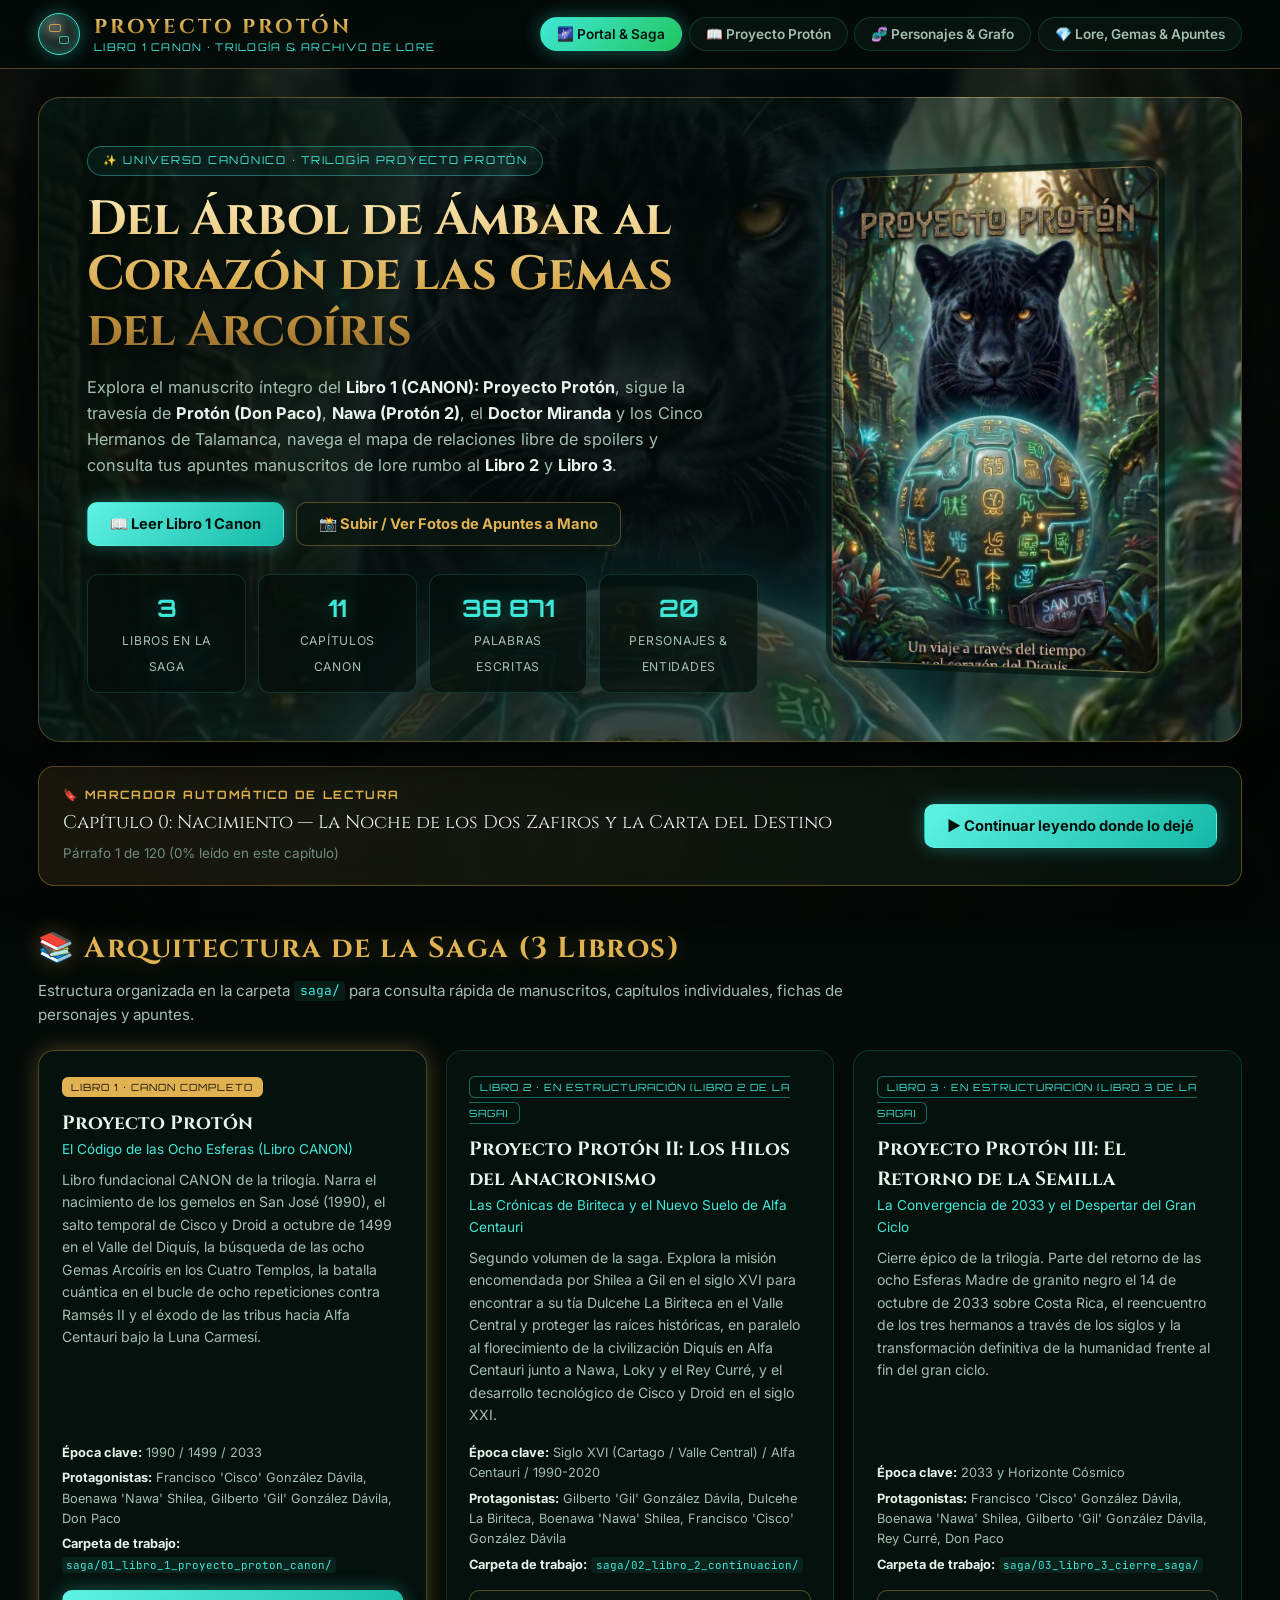
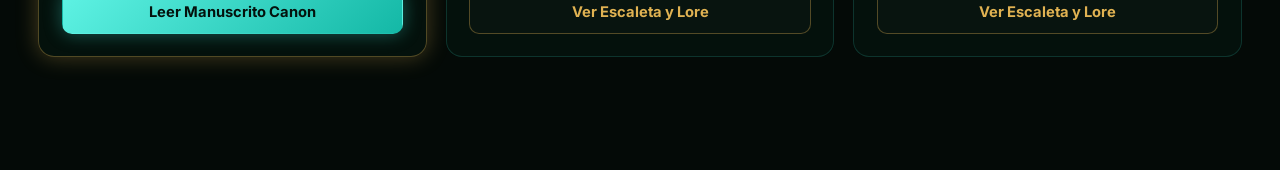
==== commit 777f11ea: "Despliegue GitHub Pages (SCRUM-15): Ilustraciones completas (31/31) y mejoras UX movil (burbuja narr" ====
--- a/index.html
+++ b/index.html
@@ -5,6 +5,15 @@
   <meta name="viewport" content="width=device-width, initial-scale=1.0" />
   <title>Proyecto Protón | Saga Canon, Lector Interactivo, Biblia de Personajes y Lore</title>
   <meta name="description" content="Plataforma web interactiva del Libro 1 Canon Proyecto Protón (Saga de 3 Libros). Lector inmersivo con seguimiento de progreso, audiolibro Read-Along, grafo anti-spoilers de personajes y bóveda de apuntes de lore." />
+  <meta property="og:type" content="website" />
+  <meta property="og:title" content="Proyecto Protón — Libro 1 Canon &amp; Universo Interactivo" />
+  <meta property="og:description" content="Un viaje a través del tiempo y el corazón del Diquís. Lee el Libro 1 Canon, explora la Biblia de Personajes sin spoilers y escucha el modo Audiolibro Read-Along." />
+  <meta property="og:url" content="https://geniomaluco.github.io/Proyecto-Proton-Web/" />
+  <meta property="og:image" content="https://geniomaluco.github.io/Proyecto-Proton-Web/assets/img/Portadav2.png" />
+  <meta name="twitter:card" content="summary_large_image" />
+  <meta name="twitter:title" content="Proyecto Protón — Libro 1 Canon &amp; Universo Interactivo" />
+  <meta name="twitter:description" content="Un viaje a través del tiempo y el corazón del Diquís. Lector interactivo, grafo de personajes y lore." />
+  <meta name="twitter:image" content="https://geniomaluco.github.io/Proyecto-Proton-Web/assets/img/Portadav2.png" />
   <link rel="preconnect" href="https://fonts.googleapis.com" />
   <link rel="preconnect" href="https://fonts.gstatic.com" crossorigin />
   <link href="https://fonts.googleapis.com/css2?family=Cinzel:wght@600;700;900&family=Orbitron:wght@500;700&family=Inter:wght@400;500;600;700&family=Lora:ital,wght@0,400;0,600;1,400&family=JetBrains+Mono:wght@400;600&display=swap" rel="stylesheet" />
@@ -20,20 +29,26 @@
 
   <!-- Navegación Superior -->
   <header class="topbar">
-    <div class="brand">
+    <button
+      type="button"
+      class="brand"
+      data-view="home"
+      title="Ir al menú Portal &amp; Saga"
+      aria-label="Ir al menú Portal y Saga"
+    >
       <div class="brand-orb" aria-hidden="true"></div>
       <div>
         <div class="brand-title">PROYECTO PROTÓN</div>
         <span class="brand-subtitle">Libro 1 Canon · Trilogía &amp; Archivo de Lore</span>
       </div>
-    </div>
+    </button>
 
     <nav class="nav-tabs" aria-label="Navegación Principal">
       <button type="button" class="nav-btn active" data-view="home">
         🌌 Portal &amp; Saga
       </button>
       <button type="button" class="nav-btn" data-view="reader">
-        📖 Lector Canon (11 Cap.)
+        📖 Proyecto Protón
       </button>
       <button type="button" class="nav-btn" data-view="characters">
         🧬 Personajes &amp; Grafo
@@ -51,27 +66,27 @@
     <section id="view-home" class="view-section active" aria-labelledby="hero-heading">
       <div class="hero-card">
         <div class="hero-copy">
-        <div class="hero-badge">✨ UNIVERSO CANÓNICO · TRILOGÍA PROYECTO PROTÓN</div>
-        <h1 id="hero-heading" class="hero-title">
-          Del Árbol de Ámbar al Corazón de las Gemas del Arcoíris
-        </h1>
-        <p class="hero-lead">
-          Explora el manuscrito íntegro del <strong>Libro 1 (CANON): Proyecto Protón</strong>,
-          sigue la travesía de <strong>Protón (Don Paco)</strong>, <strong>Nawa (Protón 2)</strong>,
-          el <strong>Doctor Miranda</strong> y los Cinco Hermanos de Talamanca, navega el mapa de relaciones
-          libre de spoilers y consulta tus apuntes manuscritos de lore rumbo al <strong>Libro 2</strong> y <strong>Libro 3</strong>.
-        </p>
-
-        <div class="hero-actions">
-          <button type="button" class="btn-primary" data-action="open-reader">
-            📖 Leer Libro 1 Canon
-          </button>
-          <button type="button" class="btn-secondary" data-action="open-lore">
-            📸 Subir / Ver Fotos de Apuntes a Mano
-          </button>
-        </div>
-
-        <div id="hero-stats-grid" class="hero-stats"></div>
+          <div class="hero-badge">✨ UNIVERSO CANÓNICO · TRILOGÍA PROYECTO PROTÓN</div>
+          <h1 id="hero-heading" class="hero-title">
+            Del Árbol de Ámbar al Corazón de las Gemas del Arcoíris
+          </h1>
+          <p class="hero-lead">
+            Explora el manuscrito íntegro del <strong>Libro 1 (CANON): Proyecto Protón</strong>,
+            sigue la travesía de <strong>Protón (Don Paco)</strong>, <strong>Nawa (Protón 2)</strong>,
+            el <strong>Doctor Miranda</strong> y los Cinco Hermanos de Talamanca, navega el mapa de relaciones
+            libre de spoilers y consulta tus apuntes manuscritos de lore rumbo al <strong>Libro 2</strong> y <strong>Libro 3</strong>.
+          </p>
+
+          <div class="hero-actions">
+            <button type="button" class="btn-primary" data-action="open-reader">
+              📖 Leer Libro 1 Canon
+            </button>
+            <button type="button" class="btn-secondary" data-action="open-lore">
+              📸 Subir / Ver Fotos de Apuntes a Mano
+            </button>
+          </div>
+
+          <div id="hero-stats-grid" class="hero-stats"></div>
         </div>
         <figure class="hero-art">
           <img src="assets/img/Portadav2.png" alt="Portada de Proyecto Protón: jaguar negro tras una esfera Diquís con glifos luminosos en la selva" />
@@ -108,7 +123,7 @@
       <div id="bookmarks-drawer" class="bookmarks-drawer">
         <div style="display:flex;justify-content:space-between;align-items:center;margin-bottom:0.65rem;">
           <strong style="color:var(--accent-gold);font-size:0.9rem;">🔖 Mis Marcadores Guardados</strong>
-          <span style="font-size:0.78rem;color:var(--text-muted);">Haz clic en 🔖 junto a cualquier párrafo para guardar o quitar un marcador</span>
+          <span style="font-size:0.78rem;color:var(--text-muted);">Haz clic en ☆ Marcar en cualquier párrafo para guardar o quitar un marcador</span>
         </div>
         <div id="bookmarks-list-container"></div>
       </div>
@@ -268,20 +283,46 @@
   </main>
 
   <!-- =======================================================================
-       REPRODUCTOR FLOTANTE DE AUDIOLIBRO & NARRADOR READ-ALONG (HU-4.4)
+       BURBUJA Y REPRODUCTOR DE AUDIOLIBRO READ-ALONG (SOLO EN PROYECTO PROTÓN)
        ======================================================================= -->
-  <aside class="audio-dock" aria-label="Controles de Audiolibro y Narración Sincronizada">
-    <div class="audio-dock-inner">
-      <div class="audio-status">
-        <span id="audio-pulse-dot" class="audio-pulse"></span>
-        <span id="audio-now-playing" class="audio-now-playing">
-          🎧 Audiolibro listo (haz clic en 🔊 en cualquier párrafo o presiona Play)
-        </span>
+  <aside id="audio-dock" class="audio-dock" aria-label="Controles de Audiolibro y Narración Sincronizada">
+    <!-- Botón Burbuja Flotante (cerrado por defecto para no tapar la lectura en móvil) -->
+    <button
+      type="button"
+      id="btn-audio-bubble"
+      class="audio-bubble-btn"
+      title="Abrir o cerrar controles de narración"
+      aria-expanded="false"
+      aria-controls="audio-dock-panel"
+    >
+      <span id="audio-bubble-dot" class="audio-pulse"></span>
+      <span class="audio-bubble-icon">🎧</span>
+      <span class="audio-bubble-label">Narrador</span>
+    </button>
+
+    <!-- Panel desplegable de controles -->
+    <div id="audio-dock-panel" class="audio-dock-inner">
+      <div class="audio-panel-header">
+        <div class="audio-status">
+          <span id="audio-pulse-dot" class="audio-pulse"></span>
+          <span id="audio-now-playing" class="audio-now-playing">
+            🎧 Audiolibro listo (toca 🔊 en un párrafo o Play)
+          </span>
+        </div>
+        <button
+          type="button"
+          id="btn-audio-close"
+          class="audio-close-btn"
+          title="Minimizar en burbuja"
+          aria-label="Minimizar reproductor en burbuja"
+        >
+          ✕
+        </button>
       </div>
 
       <div class="audio-controls">
         <button type="button" id="btn-audio-prev" class="audio-btn" title="Párrafo anterior">⏮️</button>
-        <button type="button" id="btn-audio-play" class="audio-btn primary" title="Reproducir / Pausar narración Read-Along">▶️</button>
+        <button type="button" id="btn-audio-play" class="audio-btn primary" title="Reproducir / Pausar narración Read-Along">▶ Narrar</button>
         <button type="button" id="btn-audio-next" class="audio-btn" title="Siguiente párrafo">⏭️</button>
         <button type="button" id="btn-audio-stop" class="audio-btn" title="Detener narración">⏹️</button>
 
--- a/assets/css/styles.css
+++ b/assets/css/styles.css
@@ -74,7 +74,7 @@
   color: var(--text-primary);
   line-height: 1.6;
   min-height: 100vh;
-  padding-bottom: 120px;
+  padding-bottom: 85px;
   overflow-x: hidden;
 }
 
@@ -155,7 +155,24 @@
   backdrop-filter: blur(14px);
   border-bottom: 1px solid var(--border-gold);
 }
-.brand { display: flex; align-items: center; gap: 0.85rem; }
+.brand {
+  display: flex;
+  align-items: center;
+  gap: 0.85rem;
+  background: transparent;
+  border: none;
+  padding: 0;
+  text-align: left;
+  cursor: pointer;
+  color: inherit;
+}
+.brand:hover .brand-orb,
+.brand:focus-visible .brand-orb {
+  transform: scale(1.08) rotate(8deg);
+  border-color: var(--accent-gold);
+  box-shadow: var(--glow-gold), inset 0 0 14px rgba(224, 178, 82, 0.5);
+}
+.brand:focus-visible { outline: none; }
 .brand-orb {
   width: 42px; height: 42px;
   border-radius: 50%;
@@ -165,6 +182,8 @@
   border: 1.5px solid var(--accent-cyan);
   box-shadow: var(--glow-cyan), inset 0 0 12px rgba(62, 232, 216, 0.4);
   position: relative;
+  flex-shrink: 0;
+  transition: transform 0.22s ease, border-color 0.22s ease, box-shadow 0.22s ease;
 }
 .brand-orb::before, .brand-orb::after {
   content: "";
@@ -799,28 +818,98 @@
 }
 .lore-card img { width: 100%; max-height: 260px; object-fit: cover; border-radius: 10px; }
 
-/* ---------- AUDIO DOCK ---------- */
+/* ---------- BURBUJA Y REPRODUCTOR DE AUDIOLIBRO (SOLO EN PROYECTO PROTÓN) ---------- */
 .audio-dock {
+  display: none; /* Oculto en todas las secciones salvo en Proyecto Protón (.reader-visible) */
   position: fixed;
-  left: 50%;
-  bottom: 14px;
-  transform: translateX(-50%);
+  right: 18px;
+  bottom: 18px;
   z-index: 1500;
-  width: min(1100px, calc(100% - 24px));
-  border-radius: 16px;
-  background: rgba(3, 10, 7, 0.94);
+}
+.audio-dock.reader-visible {
+  display: flex;
+  flex-direction: column;
+  align-items: flex-end;
+}
+
+/* Botón Burbuja Flotante */
+.audio-bubble-btn {
+  display: inline-flex;
+  align-items: center;
+  gap: 0.55rem;
+  padding: 0.7rem 1.1rem;
+  border-radius: 999px;
+  background: linear-gradient(135deg, rgba(6, 24, 18, 0.96), rgba(3, 12, 9, 0.96));
+  border: 1.5px solid var(--accent-gold);
+  color: var(--text-primary);
+  font-family: var(--font-ui);
+  font-weight: 700;
+  font-size: 0.88rem;
+  cursor: pointer;
+  box-shadow: var(--shadow-lg), var(--glow-cyan);
+  backdrop-filter: blur(12px);
+  transition: transform 0.2s ease, border-color 0.2s ease, box-shadow 0.2s ease;
+}
+.audio-bubble-btn:hover {
+  transform: translateY(-2px) scale(1.03);
+  border-color: var(--accent-cyan);
+  box-shadow: var(--shadow-lg), 0 0 24px rgba(62, 232, 216, 0.55);
+}
+.audio-bubble-icon { font-size: 1.15rem; line-height: 1; }
+.audio-bubble-label {
+  font-family: var(--font-hud);
+  font-size: 0.7rem;
+  letter-spacing: 0.08em;
+  text-transform: uppercase;
+  color: var(--accent-gold);
+}
+
+/* Cuando el panel está abierto, ocultamos la burbuja y mostramos la tarjeta */
+.audio-dock.open .audio-bubble-btn { display: none; }
+
+.audio-dock-inner {
+  display: none;
+  flex-direction: column;
+  gap: 0.75rem;
+  width: min(460px, calc(100vw - 28px));
+  padding: 0.9rem 1.05rem;
+  border-radius: 18px;
+  background: rgba(3, 10, 7, 0.96);
   border: 1px solid var(--border-gold);
   box-shadow: var(--shadow-lg), var(--glow-cyan);
-  backdrop-filter: blur(14px);
-}
-.audio-dock-inner {
+  backdrop-filter: blur(16px);
+  animation: fadeIn 0.22s ease;
+}
+.audio-dock.open .audio-dock-inner { display: flex; }
+
+.audio-panel-header {
   display: flex;
   align-items: center;
   justify-content: space-between;
-  gap: 0.8rem;
-  flex-wrap: wrap;
-  padding: 0.7rem 1rem;
-}
+  gap: 0.6rem;
+}
+.audio-close-btn {
+  flex-shrink: 0;
+  width: 30px;
+  height: 30px;
+  border-radius: 50%;
+  border: 1px solid var(--border-color);
+  background: rgba(10, 28, 21, 0.85);
+  color: var(--text-secondary);
+  font-size: 0.85rem;
+  font-weight: 700;
+  cursor: pointer;
+  display: inline-flex;
+  align-items: center;
+  justify-content: center;
+  transition: all 0.15s ease;
+}
+.audio-close-btn:hover {
+  color: var(--text-primary);
+  border-color: var(--accent-crimson);
+  background: rgba(239, 68, 68, 0.18);
+}
+
 .audio-status { display: flex; align-items: center; gap: 0.6rem; min-width: 0; flex: 1; }
 .audio-pulse, .pulse-dot {
   width: 10px; height: 10px;
@@ -871,14 +960,50 @@
   .hero-card { grid-template-columns: 1fr; }
   .hero-art { display: none; }
   .reader-layout { grid-template-columns: 1fr; }
-  .chapter-sidebar { position: static; max-height: 320px; }
+  .chapter-sidebar { position: static; max-height: 290px; }
   .graph-container { grid-template-columns: 1fr; }
 }
 @media (max-width: 640px) {
-  .topbar { justify-content: center; }
-  .nav-btn { font-size: 0.76rem; padding: 0.4rem 0.7rem; }
-  .reader-toolbar { top: 0; position: relative; }
-  .chapter-header-banner { min-height: 260px; }
+  .topbar {
+    flex-direction: column;
+    align-items: stretch;
+    gap: 0.65rem;
+    padding: 0.65rem 0.85rem;
+  }
+  .brand {
+    justify-content: center;
+  }
+  .brand-title { font-size: 1.1rem; }
+  .brand-subtitle { font-size: 0.58rem; }
+  .nav-tabs {
+    display: grid;
+    grid-template-columns: repeat(2, 1fr);
+    gap: 0.35rem;
+  }
+  .nav-btn {
+    font-size: 0.76rem;
+    padding: 0.45rem 0.5rem;
+    text-align: center;
+    justify-content: center;
+  }
+  .reader-toolbar { top: 0; position: relative; padding: 0.6rem 0.75rem; }
+  .chapter-header-banner { min-height: 240px; padding: 1.4rem 1rem 1.2rem; }
+  .chapter-content { padding: 1.25rem 1rem 0.8rem; }
+  .para-actions {
+    position: static;
+    opacity: 1;
+    margin-top: 0.35rem;
+    justify-content: flex-end;
+  }
+  .chapter-footer-nav {
+    flex-direction: column;
+    padding: 1.1rem 1rem 1.5rem;
+  }
+  .chapter-footer-nav button {
+    width: 100%;
+    justify-content: center;
+  }
   #char-search-input { min-width: 100% !important; margin-left: 0 !important; }
+  .audio-dock { right: 12px; bottom: 12px; }
   .audio-now-playing { white-space: normal; }
 }
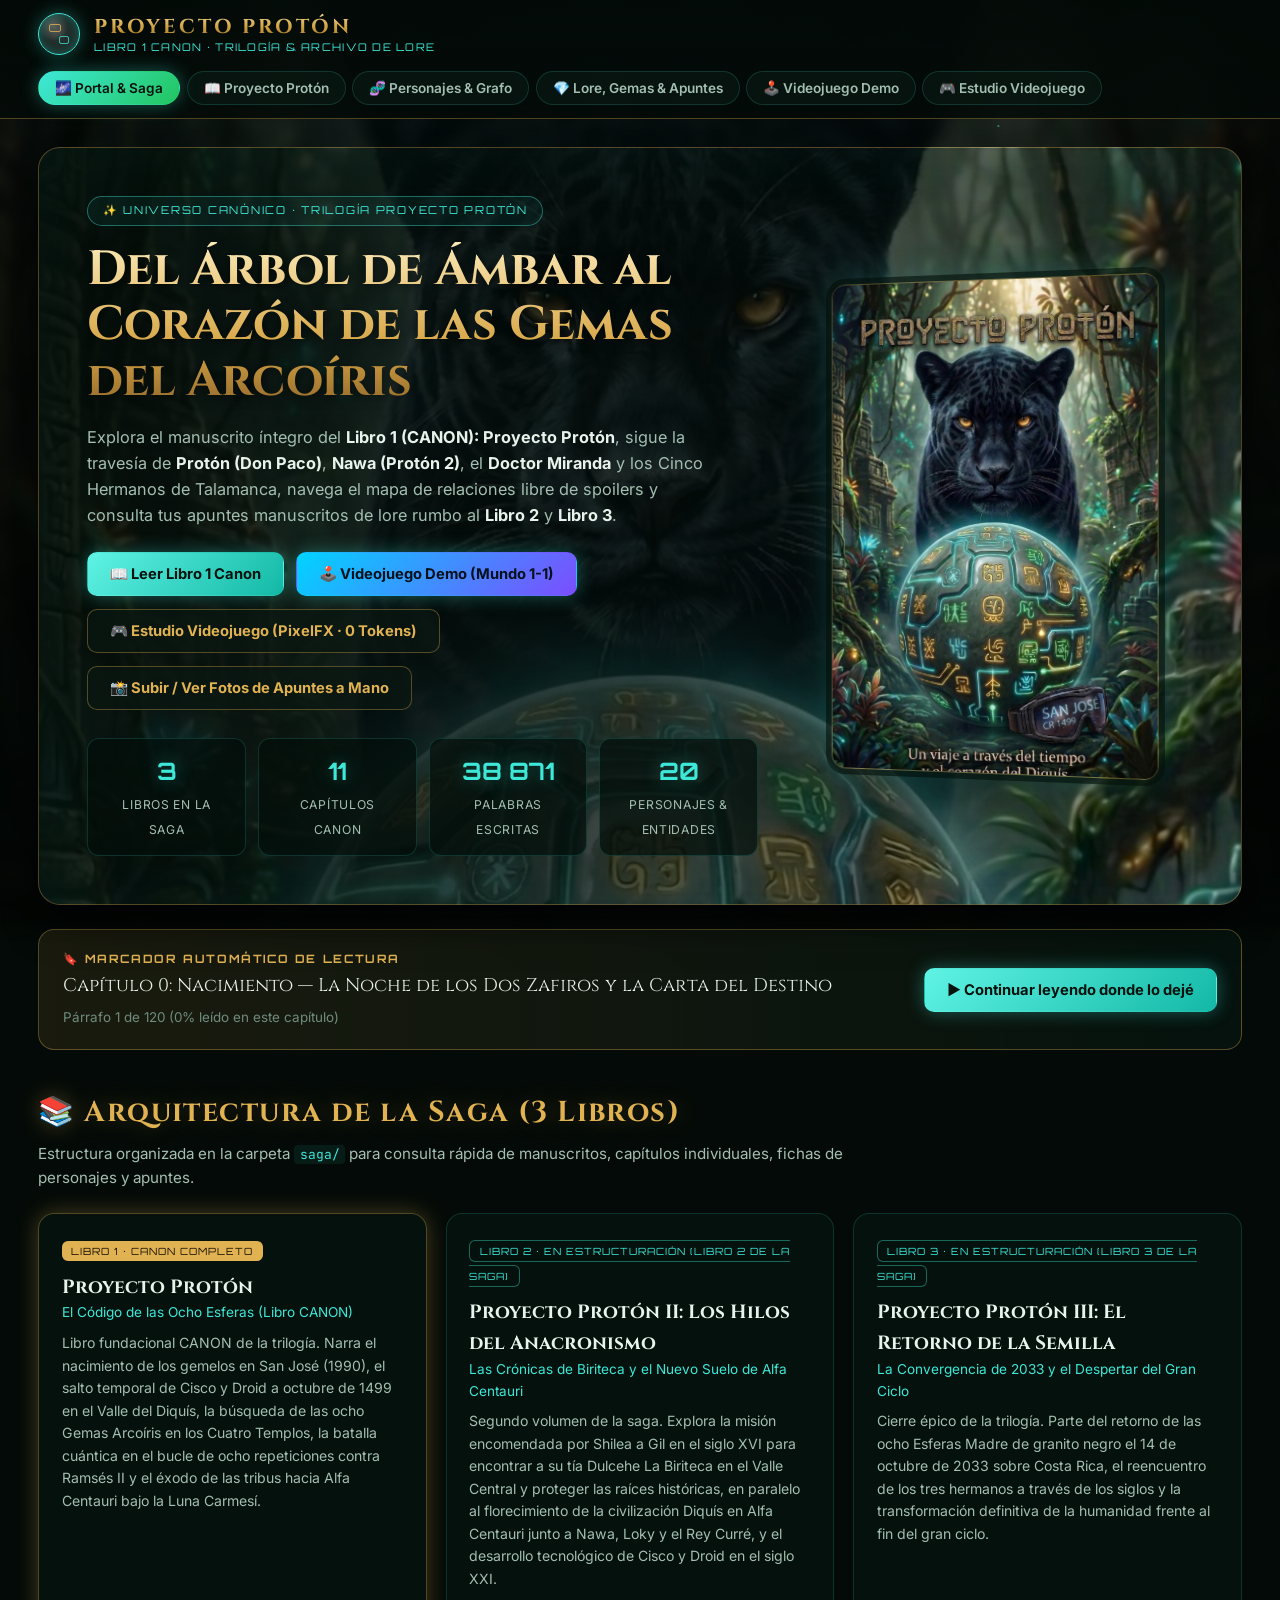
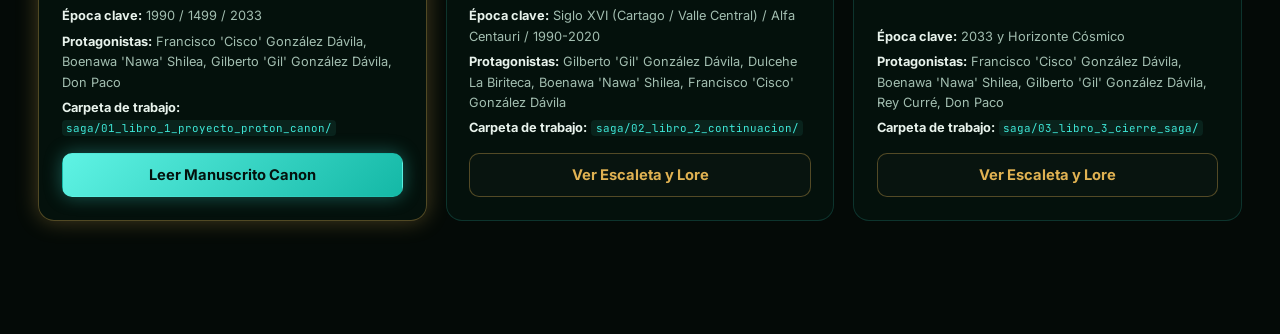
==== commit 222e012b: "Añade Proton Studio y proyecto de juego Co-authored-by: Copilot <223556219+Copilot@users.noreply.git" ====
--- a/index.html
+++ b/index.html
@@ -56,6 +56,12 @@
       <button type="button" class="nav-btn" data-view="lore">
         💎 Lore, Gemas &amp; Apuntes
       </button>
+      <button type="button" class="nav-btn" data-view="game">
+        🕹️ Videojuego Demo
+      </button>
+      <button type="button" class="nav-btn" data-view="studio">
+        🎮 Estudio Videojuego
+      </button>
     </nav>
   </header>
 
@@ -80,6 +86,12 @@
           <div class="hero-actions">
             <button type="button" class="btn-primary" data-action="open-reader">
               📖 Leer Libro 1 Canon
+            </button>
+            <button type="button" class="btn-primary" data-action="open-game" style="background:linear-gradient(135deg,#00d4ff,#7c4dff);color:#04111d;">
+              🕹️ Videojuego Demo (Mundo 1-1)
+            </button>
+            <button type="button" class="btn-secondary" data-action="open-studio">
+              🎮 Estudio Videojuego (PixelFX · 0 Tokens)
             </button>
             <button type="button" class="btn-secondary" data-action="open-lore">
               📸 Subir / Ver Fotos de Apuntes a Mano
@@ -279,6 +291,46 @@
       </div>
 
       <div id="lore-notes-grid" class="lore-notes-grid"></div>
+    </section>
+
+    <!-- =======================================================================
+         VISTA 5: ESTUDIO CREADOR DE PERSONAJES, ANIMACIONES Y ESCENAS PIXELFX
+         ======================================================================= -->
+    <section id="view-studio" class="view-section" aria-label="Estudio Web Creador de Personajes y Animaciones PixelFX">
+      <div class="studio-top-intro">
+        <div>
+          <span class="hero-badge" style="margin-bottom:0.4rem;">🕹️ PROYECTO PROTÓN GAME LAB · MOTOR PROCEDURAL PIXELFX (0 TOKENS)</span>
+          <h2 class="section-heading" style="margin-bottom:0.25rem;">🎮 Estudio Creador de Personajes, Ataques, Objetos y Escenas</h2>
+          <p class="section-subtitle" style="margin-bottom:0;">
+            Selecciona cualquiera de los <strong>20 personajes canónicos del libro</strong>, personaliza su anatomía 3D-to-Pixel, Gema del Arcoíris, armas precolombinas/cibernéticas, prueba <strong>249 animaciones</strong> sobre <strong>escenas de fondo alusivas a Proyecto Protón</strong> y exporta hojas de sprites <code>.sheet.png</code> + metadatos <code>.sheet.json</code> listos para el videojuego.
+          </p>
+        </div>
+        <a href="studio.html" class="btn-secondary" style="white-space:nowrap;text-decoration:none;">
+          🖥️ Abrir en Pantalla Completa
+        </a>
+      </div>
+
+      <div id="proton-studio-root"></div>
+    </section>
+
+    <!-- =======================================================================
+         VISTA 6: VIDEOJUEGO DEMO JUGABLE (PC & MÓVIL) + BASE GODOT 4
+         ======================================================================= -->
+    <section id="view-game" class="view-section" aria-label="Videojuego Demo Proyecto Protón Mundo 1-1">
+      <div class="studio-top-intro">
+        <div>
+          <span class="hero-badge" style="margin-bottom:0.4rem;">🕹️ PROYECTO PROTÓN · VIDEOJUEGO DEMO (PC &amp; CELULAR) + PROYECTO GODOT 4</span>
+          <h2 class="section-heading" style="margin-bottom:0.25rem;">🏥 Mundo 1 - Nivel 1: Escape del Hospital Nocturno (Cap. 0)</h2>
+          <p class="section-subtitle" style="margin-bottom:0;">
+            Elige entre <strong>Don Paco, Cisco, Droid o Nawa</strong>. Entra en escena con <code>scifi/tractor-beam</code> sin armas, explora el <strong>Hospital Nocturno</strong>, encuentra tu arma en el Armero, usa <strong>Doble Salto Acrobático</strong>, <strong>Dash con Golpe</strong>, <strong>Escudo</strong>, carga la barra de energía con ítems de las criaturas (voladoras, rastreras y saltarinas) para lanzar el <strong>Sword Combo</strong>, recoge el <strong>Trozo de la Gema Blanca (<code>pickups/crystal-shard</code>)</strong> para hacerte grande, junta <strong>100 monedas de oro para 1 Vida Extra</strong>, resuelve el <strong>Puzzle de la Incubadora</strong> para rescatar al bebé y escapa subiendo al <strong>Vehículo Blanco</strong> antes de que se agoten los <strong>240 minutos</strong>.
+          </p>
+        </div>
+        <button type="button" class="btn-secondary" data-action="open-studio" style="white-space:nowrap;">
+          🎨 Ir al Estudio de Sprites
+        </button>
+      </div>
+
+      <div id="proton-game-demo-root"></div>
     </section>
   </main>
 
@@ -341,8 +393,9 @@
     </div>
   </aside>
 
-  <!-- Base de datos compilada por book_builder.py + Lógica de la aplicación -->
+  <!-- Base de datos compilada por book_builder.py + Lógica de la aplicación + Estudio PixelFX (Bundle sin CORS) -->
   <script src="assets/data/proton_data.js"></script>
   <script src="assets/js/app.js"></script>
+  <script src="assets/js/proton_studio_bundle.js"></script>
 </body>
 </html>
--- a/assets/css/styles.css
+++ b/assets/css/styles.css
@@ -1007,3 +1007,981 @@
   .audio-dock { right: 12px; bottom: 12px; }
   .audio-now-playing { white-space: normal; }
 }
+
+/* ==========================================================================
+   ESTUDIO WEB CREADOR DE PERSONAJES, ANIMACIONES Y ESCENAS PIXELFX (0 TOKENS)
+   ========================================================================== */
+.studio-top-intro {
+  display: flex;
+  justify-content: space-between;
+  align-items: flex-start;
+  gap: 1rem;
+  margin-bottom: 1.25rem;
+  flex-wrap: wrap;
+}
+
+.studio-shell {
+  display: grid;
+  grid-template-columns: 330px minmax(340px, 1fr) 330px;
+  gap: 1.1rem;
+  align-items: start;
+}
+
+.studio-panel {
+  background: var(--bg-card);
+  border: 1px solid var(--border-color);
+  border-radius: 16px;
+  padding: 1rem;
+  backdrop-filter: blur(12px);
+  box-shadow: var(--shadow-lg);
+  display: flex;
+  flex-direction: column;
+  gap: 0.75rem;
+}
+
+.studio-panel-header {
+  display: flex;
+  justify-content: space-between;
+  align-items: center;
+  gap: 0.5rem;
+  padding-bottom: 0.45rem;
+  border-bottom: 1px solid rgba(62, 232, 216, 0.16);
+}
+
+.studio-panel-header h3 {
+  font-family: var(--font-display);
+  font-size: 0.96rem;
+  letter-spacing: 0.03em;
+  color: var(--accent-gold);
+  margin: 0;
+}
+
+.studio-badge {
+  font-family: var(--font-hud);
+  font-size: 0.62rem;
+  text-transform: uppercase;
+  letter-spacing: 0.08em;
+  padding: 0.22rem 0.58rem;
+  border-radius: 999px;
+  background: rgba(62, 232, 216, 0.14);
+  color: var(--accent-cyan);
+  border: 1px solid rgba(62, 232, 216, 0.35);
+}
+
+.studio-search,
+.studio-search-input,
+.studio-select {
+  width: 100%;
+  background: rgba(3, 12, 9, 0.92);
+  color: var(--text-primary);
+  border: 1px solid var(--border-color);
+  border-radius: 10px;
+  padding: 0.5rem 0.7rem;
+  font-family: var(--font-ui);
+  font-size: 0.82rem;
+}
+.studio-search:focus,
+.studio-search-input:focus,
+.studio-select:focus {
+  outline: none;
+  border-color: var(--accent-cyan);
+  box-shadow: var(--glow-cyan);
+}
+
+.studio-meta-text {
+  display: block;
+  font-size: 0.75rem;
+  color: var(--text-muted);
+  font-family: var(--font-mono);
+}
+
+.studio-subbox {
+  background: rgba(3, 10, 7, 0.65);
+  border: 1px solid rgba(62, 232, 216, 0.16);
+  border-radius: 12px;
+  padding: 0.75rem;
+  display: flex;
+  flex-direction: column;
+  gap: 0.5rem;
+}
+.studio-subbox h4 {
+  font-family: var(--font-display);
+  font-size: 0.84rem;
+  color: var(--accent-cyan);
+  margin: 0;
+}
+
+.studio-field {
+  display: flex;
+  flex-direction: column;
+  gap: 0.25rem;
+  font-size: 0.74rem;
+  color: var(--text-secondary);
+  font-weight: 600;
+}
+
+.studio-checkbox-row,
+.studio-checkbox-inline {
+  display: inline-flex;
+  align-items: center;
+  gap: 0.45rem;
+  font-size: 0.76rem;
+  color: var(--text-secondary);
+  cursor: pointer;
+}
+.studio-checkbox-row input,
+.studio-checkbox-inline input {
+  accent-color: var(--accent-cyan);
+}
+
+/* Roster de los 20 Personajes */
+.studio-char-roster {
+  display: flex;
+  flex-direction: column;
+  gap: 0.38rem;
+  max-height: 250px;
+  overflow-y: auto;
+  padding-right: 0.25rem;
+}
+
+.studio-char-btn {
+  display: flex;
+  align-items: center;
+  gap: 0.65rem;
+  width: 100%;
+  text-align: left;
+  padding: 0.45rem 0.6rem;
+  border-radius: 10px;
+  background: rgba(6, 20, 15, 0.72);
+  border: 1px solid rgba(62, 232, 216, 0.15);
+  color: var(--text-primary);
+  cursor: pointer;
+  transition: all 0.16s ease;
+}
+.studio-char-btn:hover {
+  border-color: var(--accent-cyan);
+  background: rgba(14, 42, 32, 0.88);
+}
+.studio-char-btn.active {
+  border-color: var(--accent-gold);
+  background: linear-gradient(90deg, rgba(224, 178, 82, 0.2), rgba(62, 232, 216, 0.12));
+  box-shadow: var(--glow-gold);
+}
+.studio-char-thumb {
+  width: 36px;
+  height: 36px;
+  border-radius: 50%;
+  object-fit: cover;
+  border: 2px solid var(--accent-cyan);
+  flex-shrink: 0;
+}
+.studio-char-meta,
+.studio-char-info {
+  min-width: 0;
+  flex: 1;
+}
+.studio-char-meta strong,
+.studio-char-info strong {
+  display: block;
+  font-size: 0.82rem;
+  white-space: nowrap;
+  overflow: hidden;
+  text-overflow: ellipsis;
+}
+.studio-char-meta span,
+.studio-char-info span {
+  display: block;
+  font-size: 0.69rem;
+  color: var(--text-muted);
+  white-space: nowrap;
+  overflow: hidden;
+  text-overflow: ellipsis;
+}
+
+/* Ficha Canon Resumida */
+.studio-canon-card {
+  background: rgba(3, 10, 7, 0.78);
+  border: 1px solid var(--border-gold);
+  border-radius: 12px;
+  padding: 0.75rem;
+}
+.studio-canon-top,
+.canon-card-top {
+  display: flex;
+  align-items: center;
+  gap: 0.7rem;
+  margin-bottom: 0.5rem;
+}
+.studio-canon-top img,
+.canon-card-avatar {
+  width: 52px;
+  height: 52px;
+  border-radius: 10px;
+  object-fit: cover;
+  border: 1.5px solid var(--accent-gold);
+  flex-shrink: 0;
+}
+.canon-card-name {
+  font-family: var(--font-display);
+  font-weight: 700;
+  font-size: 0.92rem;
+  color: var(--accent-gold);
+}
+.canon-card-role {
+  font-size: 0.73rem;
+  color: var(--text-secondary);
+}
+.canon-card-skills {
+  font-size: 0.71rem;
+  color: var(--accent-cyan);
+  margin-top: 0.15rem;
+}
+.studio-canon-stats,
+.canon-stats-bars {
+  display: grid;
+  grid-template-columns: repeat(5, 1fr);
+  gap: 0.25rem;
+  text-align: center;
+  font-family: var(--font-hud);
+  font-size: 0.62rem;
+  color: var(--text-muted);
+}
+.studio-canon-stats span,
+.canon-stats-bars > div {
+  background: rgba(10, 28, 21, 0.85);
+  padding: 0.24rem 0.1rem;
+  border-radius: 6px;
+  display: flex;
+  flex-direction: column;
+  gap: 0.08rem;
+}
+.studio-canon-stats strong,
+.canon-stats-bars b {
+  color: var(--accent-cyan);
+  font-size: 0.78rem;
+}
+
+/* Anatomía y Paleta */
+.studio-form-grid {
+  display: grid;
+  grid-template-columns: 1fr 1fr;
+  gap: 0.55rem;
+}
+.studio-form-grid label {
+  display: flex;
+  flex-direction: column;
+  gap: 0.24rem;
+  font-size: 0.74rem;
+  color: var(--text-secondary);
+  font-weight: 600;
+}
+.studio-color-grid {
+  display: grid;
+  grid-template-columns: repeat(4, 1fr);
+  gap: 0.42rem;
+}
+.studio-color-item {
+  display: flex;
+  flex-direction: column;
+  align-items: center;
+  gap: 0.2rem;
+  background: rgba(3, 10, 7, 0.72);
+  border: 1px solid rgba(62, 232, 216, 0.18);
+  border-radius: 8px;
+  padding: 0.35rem 0.2rem;
+  cursor: pointer;
+}
+.studio-color-item span {
+  font-size: 0.65rem;
+  color: var(--text-secondary);
+  text-align: center;
+}
+.studio-color-item input[type="color"] {
+  width: 28px;
+  height: 24px;
+  border: none;
+  background: none;
+  cursor: pointer;
+  padding: 0;
+}
+
+.studio-row-actions {
+  display: flex;
+  gap: 0.5rem;
+  flex-wrap: wrap;
+}
+.studio-btn-sm {
+  font-size: 0.76rem;
+  padding: 0.42rem 0.7rem;
+  flex: 1;
+  justify-content: center;
+}
+
+/* Escenario Central Pixel-Art */
+.studio-stage-pills {
+  display: flex;
+  gap: 0.35rem;
+  flex-wrap: wrap;
+}
+
+.studio-stage-viewport {
+  position: relative;
+  width: 100%;
+  aspect-ratio: 16 / 9;
+  max-height: 440px;
+  margin: 0 auto;
+  border-radius: 14px;
+  overflow: hidden;
+  border: 2px solid var(--border-gold);
+  box-shadow: var(--shadow-lg), var(--glow-cyan);
+  background:
+    linear-gradient(45deg, #071410 25%, transparent 25%),
+    linear-gradient(-45deg, #071410 25%, transparent 25%),
+    linear-gradient(45deg, transparent 75%, #071410 75%),
+    linear-gradient(-45deg, transparent 75%, #071410 75%);
+  background-size: 24px 24px;
+  background-position: 0 0, 0 12px, 12px -12px, -12px 0;
+  background-color: #040c09;
+  display: flex;
+  align-items: center;
+  justify-content: center;
+}
+
+.studio-chapter-bg-img {
+  position: absolute;
+  inset: 0;
+  width: 100%;
+  height: 100%;
+  object-fit: cover;
+  opacity: 0;
+  transition: opacity 0.25s ease;
+  filter: saturate(1.1) brightness(0.65);
+  z-index: 1;
+}
+
+#st-main-canvas {
+  position: relative;
+  z-index: 2;
+  width: 100%;
+  height: 100%;
+  object-fit: contain;
+  image-rendering: pixelated;
+  image-rendering: crisp-edges;
+}
+
+.studio-controls-bar {
+  display: flex;
+  justify-content: space-between;
+  align-items: center;
+  gap: 0.75rem;
+  flex-wrap: wrap;
+  background: rgba(3, 10, 7, 0.78);
+  padding: 0.55rem 0.8rem;
+  border-radius: 12px;
+  border: 1px solid var(--border-color);
+}
+.studio-toggles,
+.studio-speed-group {
+  display: flex;
+  align-items: center;
+  gap: 0.6rem;
+  flex-wrap: wrap;
+  font-size: 0.76rem;
+  color: var(--text-secondary);
+}
+
+.studio-scene-grid {
+  display: grid;
+  grid-template-columns: repeat(auto-fit, minmax(210px, 1fr));
+  gap: 0.6rem;
+}
+
+.studio-assigned-moves {
+  display: flex;
+  flex-wrap: wrap;
+  gap: 0.4rem;
+}
+
+.studio-export-box {
+  background: linear-gradient(145deg, rgba(224, 178, 82, 0.1), rgba(6, 22, 16, 0.9));
+  border: 1px solid var(--border-gold);
+  border-radius: 12px;
+  padding: 0.85rem;
+}
+.studio-export-actions,
+.studio-export-btns {
+  display: flex;
+  gap: 0.5rem;
+  flex-wrap: wrap;
+}
+.studio-sheet-preview {
+  margin-top: 0.75rem;
+  background: rgba(2, 8, 6, 0.92);
+  border: 1px dashed rgba(62, 232, 216, 0.35);
+  border-radius: 10px;
+  padding: 0.65rem;
+}
+.studio-sheet-img-wrap {
+  overflow-x: auto;
+  text-align: center;
+  padding: 0.35rem;
+}
+.studio-sheet-img-wrap img {
+  max-width: 100%;
+  height: auto;
+  max-height: 160px;
+  image-rendering: pixelated;
+  image-rendering: crisp-edges;
+}
+
+/* Chips de Categorías y Lista de Movimientos (Derecha) */
+.studio-cat-chips {
+  display: flex;
+  flex-wrap: wrap;
+  gap: 0.32rem;
+  max-height: 128px;
+  overflow-y: auto;
+  padding-right: 0.2rem;
+}
+.studio-cat-chip {
+  font-size: 0.7rem;
+  font-weight: 600;
+  padding: 0.26rem 0.58rem;
+  border-radius: 999px;
+  border: 1px solid rgba(62, 232, 216, 0.22);
+  background: rgba(6, 20, 15, 0.78);
+  color: var(--text-secondary);
+  cursor: pointer;
+  transition: all 0.15s ease;
+}
+.studio-cat-chip:hover {
+  border-color: var(--accent-cyan);
+  color: var(--text-primary);
+}
+.studio-cat-chip.active {
+  background: var(--accent-gold);
+  border-color: var(--accent-gold);
+  color: #140e04;
+}
+
+.studio-fx-list {
+  display: flex;
+  flex-direction: column;
+  gap: 0.35rem;
+  max-height: 540px;
+  overflow-y: auto;
+  padding-right: 0.25rem;
+}
+.studio-fx-item {
+  display: flex;
+  flex-direction: column;
+  gap: 0.14rem;
+  text-align: left;
+  padding: 0.48rem 0.65rem;
+  border-radius: 9px;
+  background: rgba(6, 20, 15, 0.7);
+  border: 1px solid rgba(62, 232, 216, 0.14);
+  color: var(--text-primary);
+  cursor: pointer;
+  transition: all 0.15s ease;
+}
+.studio-fx-item:hover {
+  border-color: var(--accent-cyan);
+  background: rgba(14, 42, 32, 0.88);
+}
+.studio-fx-item.active {
+  border-color: var(--accent-gold);
+  background: linear-gradient(90deg, rgba(224, 178, 82, 0.22), rgba(62, 232, 216, 0.1));
+}
+.studio-fx-top,
+.studio-fx-item-top {
+  display: flex;
+  justify-content: space-between;
+  align-items: center;
+  gap: 0.4rem;
+}
+.studio-fx-top strong,
+.studio-fx-item-top strong {
+  font-size: 0.8rem;
+  color: var(--text-primary);
+}
+.studio-fx-cat,
+.studio-fx-tag {
+  font-family: var(--font-mono);
+  font-size: 0.64rem;
+  color: var(--accent-cyan);
+  background: rgba(62, 232, 216, 0.12);
+  padding: 0.1rem 0.45rem;
+  border-radius: 999px;
+  white-space: nowrap;
+}
+.studio-fx-sub,
+.studio-fx-item-sub {
+  font-family: var(--font-mono);
+  font-size: 0.68rem;
+  color: var(--text-muted);
+}
+
+@media (max-width: 1200px) {
+  .studio-shell {
+    grid-template-columns: 1fr 1fr;
+  }
+  .studio-right {
+    grid-column: 1 / -1;
+  }
+}
+
+@media (max-width: 780px) {
+  .studio-shell {
+    grid-template-columns: 1fr;
+  }
+  .studio-form-grid {
+    grid-template-columns: 1fr;
+  }
+  .studio-color-grid {
+    grid-template-columns: repeat(2, 1fr);
+  }
+}
+
+/* ==========================================================================
+   VISTA 6: VIDEOJUEGO DEMO JUGABLE (PC & CELULAR) + MAPA 8 MUNDOS GODOT 4
+   ========================================================================== */
+.game-demo-wrapper {
+  display: flex;
+  flex-direction: column;
+  gap: 1rem;
+  margin-top: 0.75rem;
+}
+
+.game-demo-topbar {
+  display: flex;
+  justify-content: space-between;
+  align-items: center;
+  flex-wrap: wrap;
+  gap: 0.75rem;
+  padding: 0.9rem 1.15rem;
+  background: rgba(8, 22, 30, 0.88);
+  border: 1px solid rgba(0, 212, 255, 0.28);
+  border-radius: 14px;
+}
+
+.game-demo-actions,
+.game-lab-actions,
+.game-hud-pills,
+.game-char-picker {
+  display: flex;
+  flex-wrap: wrap;
+  gap: 0.45rem;
+  align-items: center;
+}
+
+.game-char-picker .toolbar-btn.active {
+  border-color: #00d4ff;
+  background: linear-gradient(135deg, rgba(0, 212, 255, 0.28), rgba(124, 77, 255, 0.24));
+  color: #ffffff;
+  box-shadow: 0 0 12px rgba(0, 212, 255, 0.35);
+}
+
+.game-pill {
+  font-family: var(--font-mono);
+  font-size: 0.75rem;
+  padding: 0.3rem 0.7rem;
+  border-radius: 999px;
+  background: rgba(6, 18, 28, 0.9);
+  border: 1px solid rgba(62, 232, 216, 0.28);
+  color: var(--text-primary);
+}
+
+.game-pill.gold {
+  border-color: rgba(255, 209, 102, 0.6);
+  color: #ffd166;
+}
+
+.game-pill.cyan {
+  border-color: rgba(0, 212, 255, 0.6);
+  color: #00d4ff;
+}
+
+.game-stage-box {
+  position: relative;
+  width: 100%;
+  max-width: 1040px;
+  margin: 0 auto;
+  background: #040812;
+  border: 2px solid rgba(0, 212, 255, 0.42);
+  border-radius: 16px;
+  overflow: hidden;
+  box-shadow: 0 18px 46px rgba(0, 0, 0, 0.72), 0 0 28px rgba(0, 212, 255, 0.14);
+  user-select: none;
+  -webkit-user-select: none;
+}
+
+.game-stage-box:fullscreen,
+.game-stage-box:-webkit-full-screen {
+  max-width: 100vw;
+  width: 100vw;
+  height: 100vh;
+  border-radius: 0;
+  border: none;
+  display: flex;
+  flex-direction: column;
+  justify-content: center;
+  background: #02050b;
+}
+
+#gd-canvas {
+  display: block;
+  width: 100%;
+  height: auto;
+  aspect-ratio: 16 / 9;
+  image-rendering: pixelated;
+  image-rendering: crisp-edges;
+  background: #050a14;
+}
+
+.game-stage-box:fullscreen #gd-canvas,
+.game-stage-box:-webkit-full-screen #gd-canvas {
+  max-height: 78vh;
+  width: auto;
+  margin: 0 auto;
+}
+
+/* Cutscene Overlay con ilustraciones de la web */
+.game-cutscene-overlay {
+  position: absolute;
+  inset: 0;
+  z-index: 25;
+  display: flex;
+  align-items: center;
+  justify-content: center;
+  padding: 1rem;
+  background: rgba(3, 8, 16, 0.86);
+  backdrop-filter: blur(6px);
+}
+
+.game-cutscene-card {
+  width: min(680px, 96%);
+  background: rgba(9, 20, 32, 0.96);
+  border: 1px solid rgba(255, 209, 102, 0.55);
+  border-radius: 14px;
+  overflow: hidden;
+  box-shadow: 0 20px 50px rgba(0, 0, 0, 0.85);
+}
+
+.game-cutscene-art-wrap,
+.game-cutscene-art {
+  position: relative;
+  height: 215px;
+  overflow: hidden;
+  background-color: #050c18;
+  background-size: cover;
+  background-position: center;
+}
+
+.game-cutscene-bg {
+  width: 100%;
+  height: 100%;
+  object-fit: cover;
+  filter: saturate(1.15) contrast(1.06);
+}
+
+.game-cutscene-vignette {
+  position: absolute;
+  inset: 0;
+  background: linear-gradient(180deg, rgba(4, 10, 18, 0.15) 0%, rgba(9, 20, 32, 0.96) 100%);
+}
+
+.game-cutscene-tag,
+.game-cutscene-badge {
+  position: absolute;
+  top: 0.7rem;
+  left: 0.8rem;
+  padding: 0.24rem 0.65rem;
+  border-radius: 999px;
+  font-family: var(--font-mono);
+  font-size: 0.72rem;
+  font-weight: 600;
+  color: #ffd166;
+  background: rgba(5, 12, 22, 0.85);
+  border: 1px solid rgba(255, 209, 102, 0.45);
+}
+
+.game-cutscene-dialogue,
+.game-cutscene-dialog {
+  display: flex;
+  gap: 0.9rem;
+  padding: 0.95rem 1.15rem 0.8rem;
+  align-items: flex-start;
+}
+
+.game-cutscene-portrait,
+.game-cutscene-avatar {
+  width: 68px;
+  height: 68px;
+  border-radius: 12px;
+  object-fit: cover;
+  border: 2px solid #00d4ff;
+  flex-shrink: 0;
+  box-shadow: 0 0 14px rgba(0, 212, 255, 0.35);
+}
+
+.game-cutscene-text-box,
+.game-cutscene-text-wrap {
+  flex: 1;
+  min-width: 0;
+}
+
+.game-cutscene-text-wrap strong {
+  display: block;
+  font-family: var(--font-display);
+  font-size: 0.95rem;
+  font-weight: 700;
+  color: #00d4ff;
+  margin-bottom: 0.25rem;
+}
+
+.game-cutscene-text-wrap p {
+  font-size: 0.9rem;
+  line-height: 1.48;
+  color: var(--text-primary);
+  margin: 0;
+}
+
+.game-cutscene-footer {
+  display: flex;
+  justify-content: space-between;
+  align-items: center;
+  padding: 0.6rem 1.15rem 0.95rem;
+  border-top: 1px solid rgba(255, 255, 255, 0.08);
+}
+
+.game-cutscene-speaker {
+  font-family: var(--font-display);
+  font-size: 0.95rem;
+  font-weight: 700;
+  color: #00d4ff;
+  margin-bottom: 0.25rem;
+}
+
+.game-cutscene-text {
+  font-size: 0.9rem;
+  line-height: 1.48;
+  color: var(--text-primary);
+  margin: 0 0 0.75rem;
+}
+
+.game-cutscene-controls {
+  display: flex;
+  gap: 0.55rem;
+  justify-content: flex-end;
+}
+
+/* Controles táctiles para celular / tablet y clic en PC */
+.game-touch-controls {
+  display: flex;
+  justify-content: space-between;
+  align-items: center;
+  gap: 0.75rem;
+  padding: 0.65rem 0.9rem;
+  background: linear-gradient(180deg, rgba(6, 16, 26, 0.95), rgba(4, 10, 18, 0.98));
+  border-top: 1px solid rgba(0, 212, 255, 0.24);
+  touch-action: manipulation;
+}
+
+.touch-dpad,
+.touch-actions {
+  display: flex;
+  gap: 0.5rem;
+  align-items: center;
+}
+
+.touch-btn {
+  appearance: none;
+  border: 1px solid rgba(0, 212, 255, 0.45);
+  background: rgba(12, 34, 52, 0.9);
+  color: #e6f7ff;
+  font-family: var(--font-mono);
+  font-weight: 700;
+  font-size: 0.85rem;
+  padding: 0.65rem 1rem;
+  border-radius: 12px;
+  cursor: pointer;
+  touch-action: none;
+  user-select: none;
+  -webkit-user-select: none;
+  transition: transform 0.08s ease, background 0.12s ease, box-shadow 0.12s ease;
+}
+
+.touch-dpad .touch-btn {
+  min-width: 58px;
+  font-size: 1.15rem;
+  padding: 0.65rem 0.95rem;
+}
+
+.touch-btn-jump,
+.touch-btn.action-jmp {
+  border-color: rgba(62, 232, 216, 0.6);
+  background: rgba(14, 58, 54, 0.92);
+}
+
+.touch-btn-atk,
+.touch-btn.action-atk {
+  border-color: rgba(255, 209, 102, 0.65);
+  background: rgba(66, 44, 12, 0.92);
+  color: #ffd166;
+}
+
+.touch-btn-pow,
+.touch-btn.action-pwr {
+  border-color: rgba(124, 77, 255, 0.7);
+  background: rgba(40, 22, 78, 0.92);
+  color: #d6c4ff;
+}
+
+.touch-btn:active,
+.touch-btn.pressed {
+  transform: scale(0.94);
+  background: rgba(0, 212, 255, 0.35);
+  box-shadow: 0 0 14px rgba(0, 212, 255, 0.5);
+}
+
+.game-instructions-bar {
+  display: flex;
+  flex-wrap: wrap;
+  gap: 0.85rem 1.4rem;
+  justify-content: space-between;
+  padding: 0.75rem 1rem;
+  border-radius: 12px;
+  background: rgba(8, 22, 30, 0.75);
+  border: 1px solid rgba(62, 232, 216, 0.18);
+  font-size: 0.82rem;
+  color: var(--text-secondary);
+}
+
+/* Mapa de los 8 Mundos × 4 Niveles */
+.game-worlds-roadmap,
+.game-worlds-section {
+  padding: 1rem 1.15rem;
+  background: rgba(7, 19, 27, 0.82);
+  border: 1px solid rgba(62, 232, 216, 0.2);
+  border-radius: 14px;
+}
+
+.game-worlds-grid {
+  display: grid;
+  grid-template-columns: repeat(auto-fill, minmax(255px, 1fr));
+  gap: 0.85rem;
+}
+
+.game-world-card {
+  border-radius: 12px;
+  background: rgba(6, 15, 23, 0.9);
+  border: 1px solid rgba(255, 255, 255, 0.1);
+  overflow: hidden;
+  display: flex;
+  flex-direction: column;
+}
+
+.game-world-card.unlocked {
+  border-color: #00d4ff;
+  box-shadow: 0 0 18px rgba(0, 212, 255, 0.18);
+}
+
+.game-world-banner {
+  height: 92px;
+  background-size: cover;
+  background-position: center;
+  position: relative;
+  display: flex;
+  justify-content: space-between;
+  align-items: flex-start;
+  padding: 0.55rem 0.65rem;
+}
+
+.game-world-banner::after {
+  content: "";
+  position: absolute;
+  inset: 0;
+  background: linear-gradient(180deg, rgba(4, 10, 18, 0.25) 0%, rgba(6, 15, 23, 0.95) 100%);
+}
+
+.game-world-banner > * {
+  position: relative;
+  z-index: 1;
+}
+
+.game-world-body {
+  padding: 0.75rem 0.9rem 0.9rem;
+}
+
+.game-world-body h4 {
+  font-size: 0.88rem;
+  color: var(--text-primary);
+  margin: 0 0 0.15rem;
+}
+
+.game-world-gem {
+  font-family: var(--font-mono);
+  font-size: 0.68rem;
+  font-weight: 700;
+  padding: 0.16rem 0.5rem;
+  border-radius: 999px;
+}
+
+.game-world-status {
+  font-family: var(--font-mono);
+  font-size: 0.66rem;
+  padding: 0.15rem 0.48rem;
+  border-radius: 999px;
+  background: rgba(4, 12, 20, 0.85);
+  color: var(--text-muted);
+}
+
+.game-world-card.unlocked .game-world-status {
+  color: #3ee8d8;
+  font-weight: 700;
+}
+
+.game-world-levels {
+  margin: 0.55rem 0 0;
+  padding: 0;
+  list-style: none;
+  font-size: 0.73rem;
+  color: var(--text-muted);
+  display: flex;
+  flex-direction: column;
+  gap: 0.26rem;
+}
+
+.game-world-levels li {
+  display: flex;
+  justify-content: space-between;
+  gap: 0.4rem;
+  padding: 0.22rem 0.4rem;
+  border-radius: 6px;
+  background: rgba(255, 255, 255, 0.03);
+}
+
+.game-world-levels li.playable {
+  color: #3ee8d8;
+  background: rgba(62, 232, 216, 0.12);
+  font-weight: 600;
+}
+
+@media (max-width: 720px) {
+  .game-cutscene-art-wrap {
+    height: 150px;
+  }
+  .game-cutscene-dialogue {
+    flex-direction: column;
+    align-items: flex-start;
+  }
+  .touch-btn {
+    padding: 0.6rem 0.72rem;
+    font-size: 0.78rem;
+  }
+  .touch-dpad .touch-btn {
+    min-width: 48px;
+    padding: 0.6rem 0.75rem;
+  }
+}
